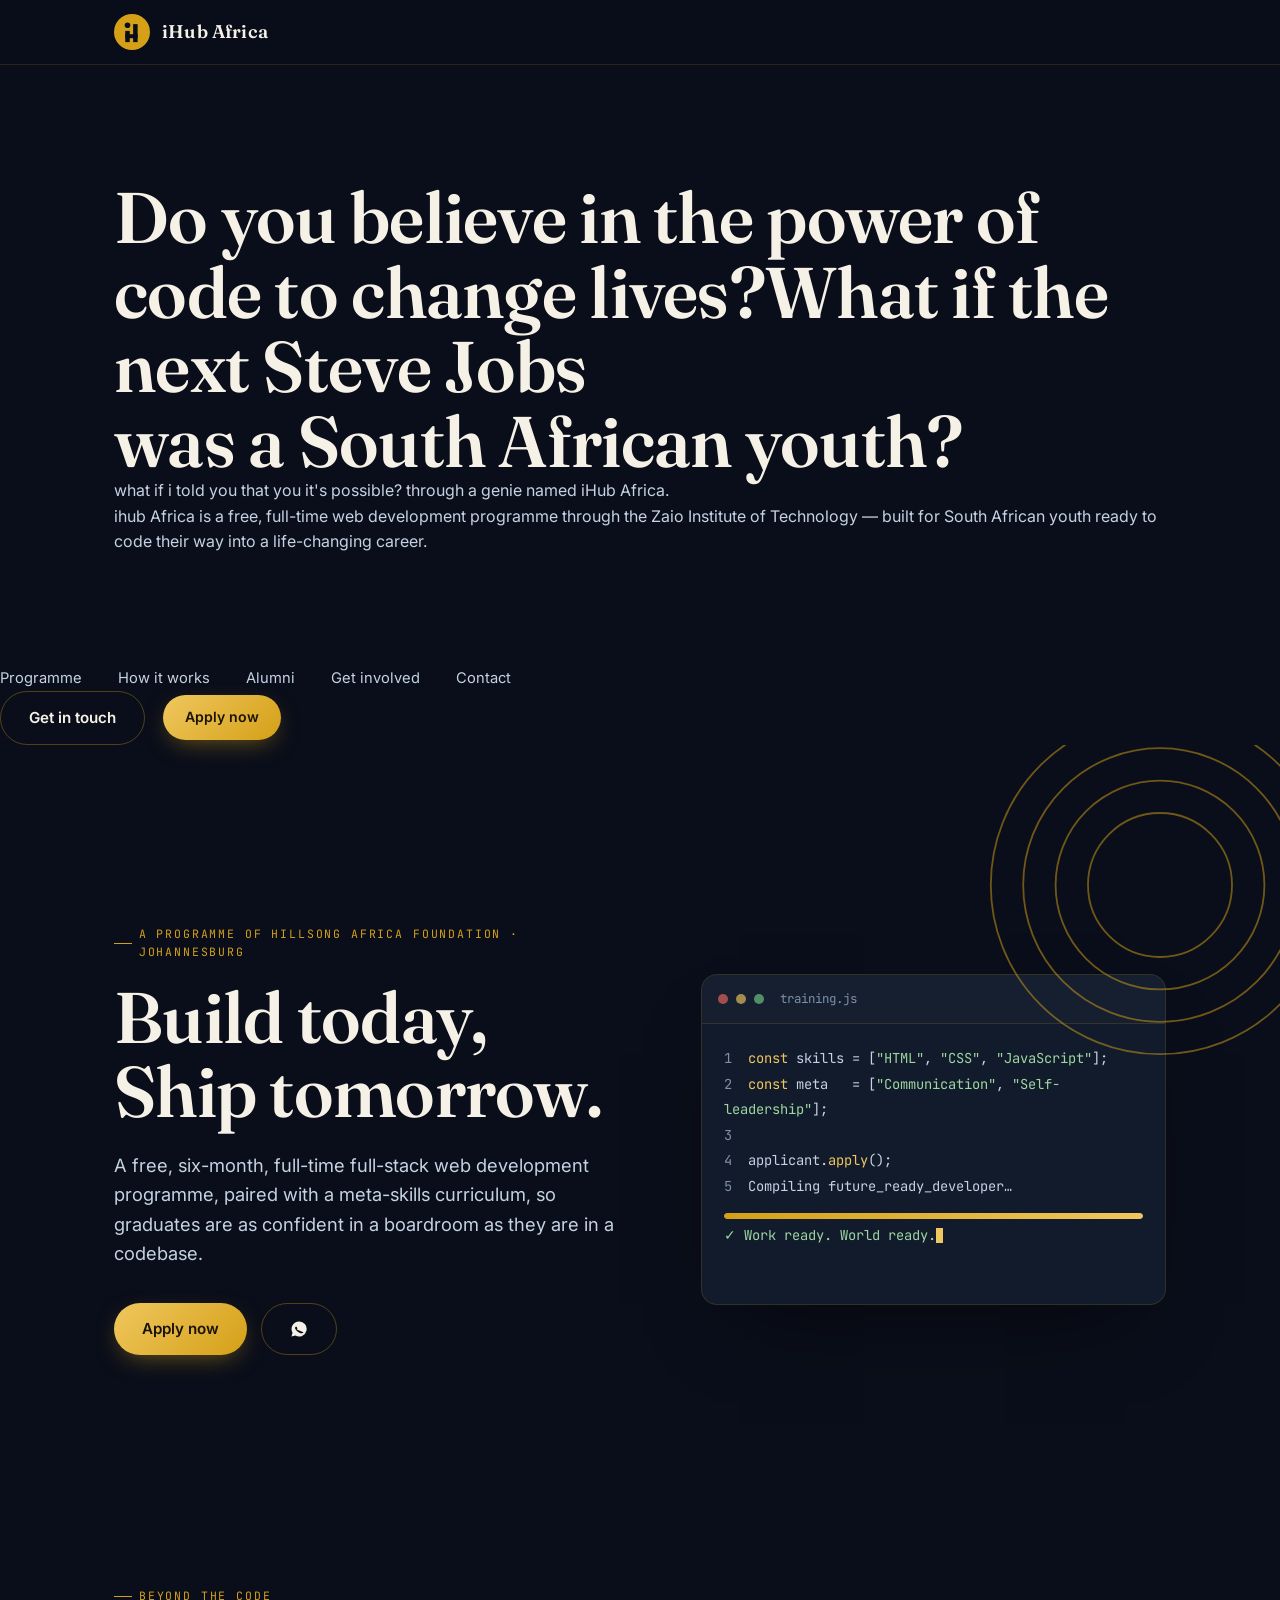
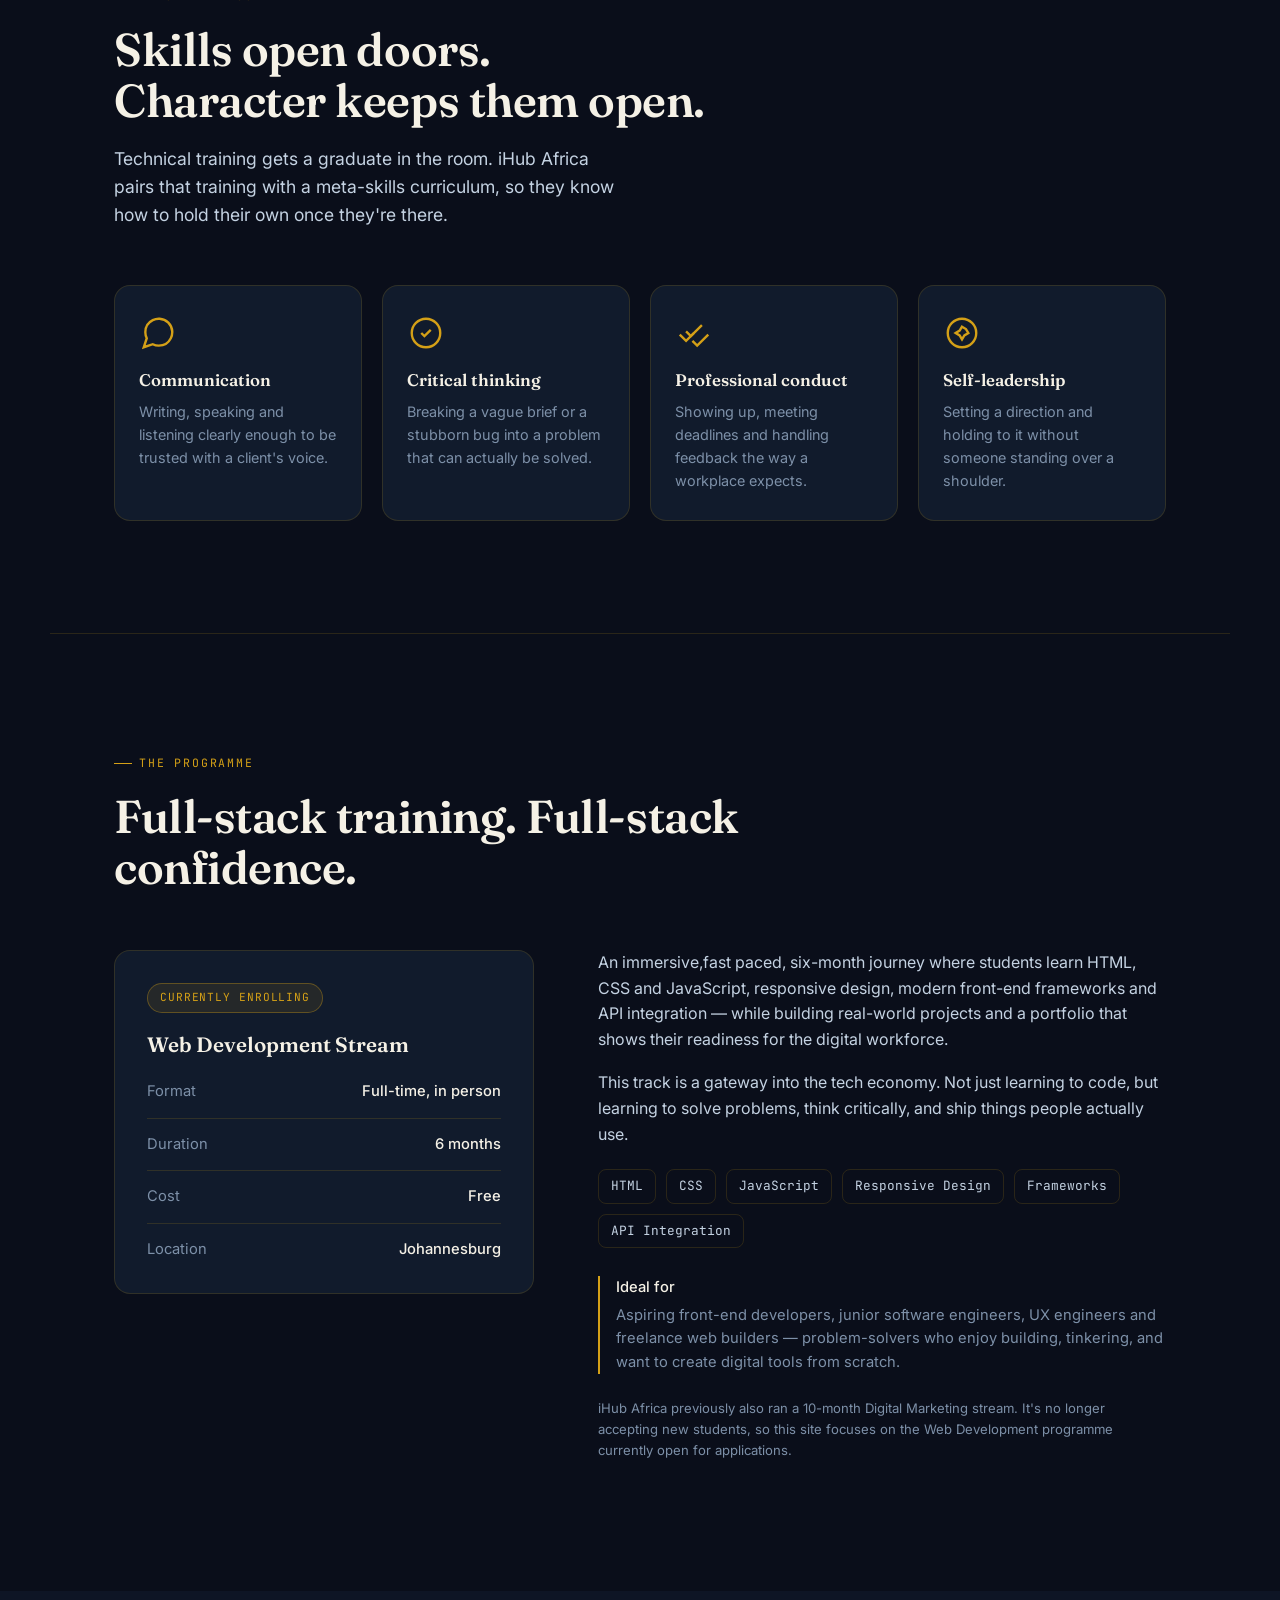
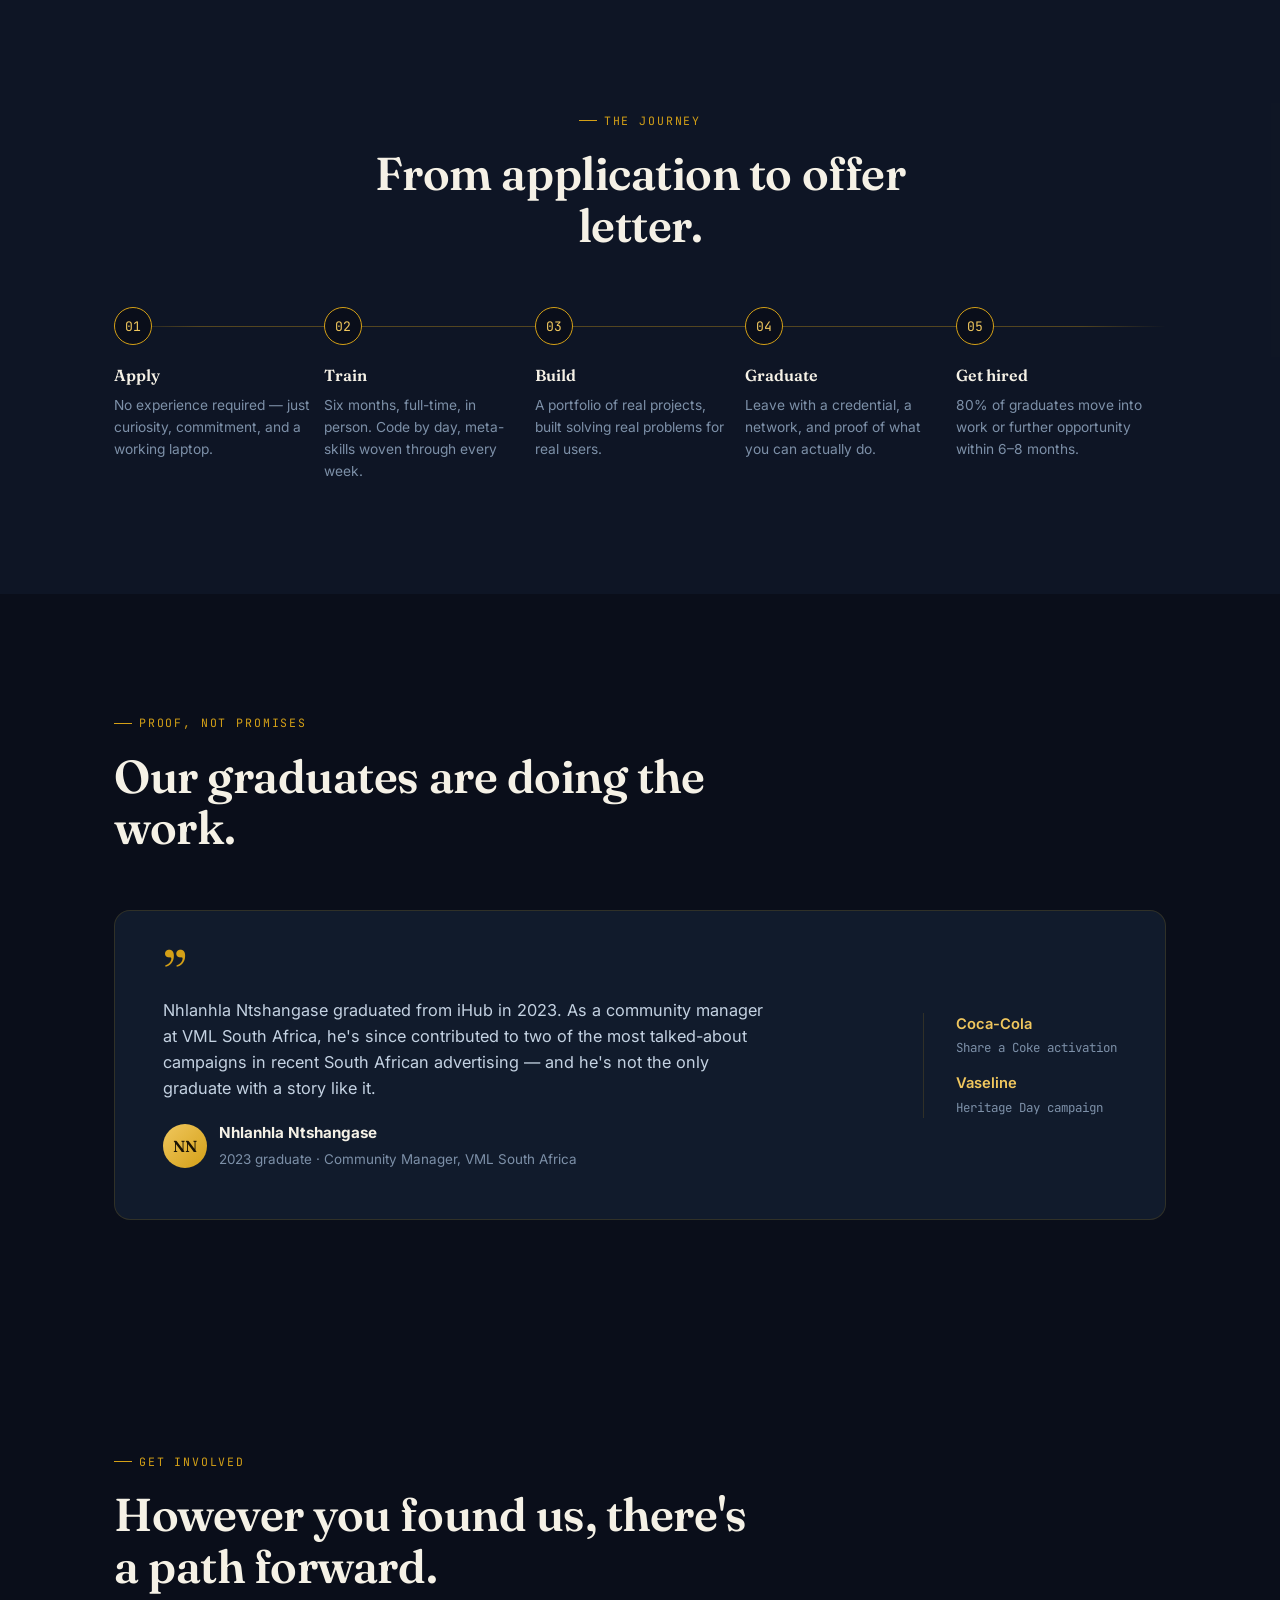
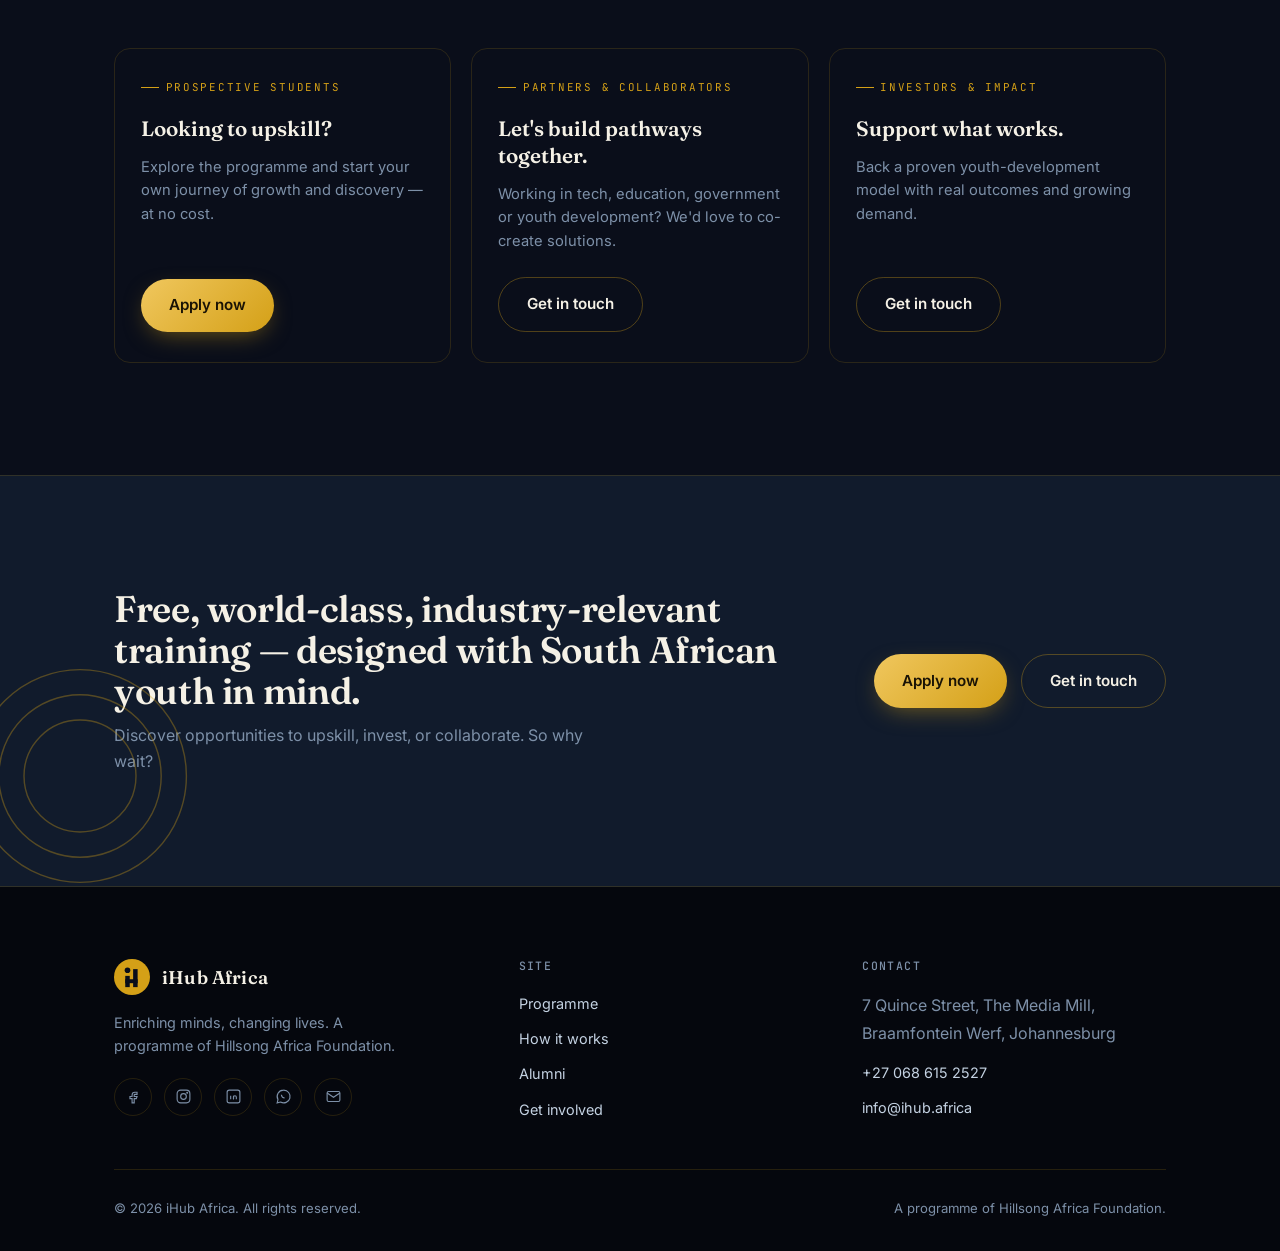
==== index.html @ 0c22a50d "Complete" ====
<!DOCTYPE html>
<html lang="en">
<head>
    <meta charset="UTF-8">
    <meta name="viewport" content="width=device-width, initial-scale=1.0">
    <title>Ihub Africa</title>
</head>
    <link rel="preconnect" href="https://fonts.googleapis.com">
<link rel="preconnect" href="https://fonts.gstatic.com" crossorigin>
<link href="https://fonts.googleapis.com/css2?family=Fraunces:opsz,wght@9..144,500;9..144,600;9..144,700&family=Inter:wght@400;500;600&family=JetBrains+Mono:wght@400;500&display=swap" rel="stylesheet">
<link rel="stylesheet" href="style.css">
</head>

<body>

<!-- ============ HEADER ============ -->
<header class="site-header">
<div class="container nav-row">
<a href="#top" class="brand">
<svg class="brand-mark" viewBox="0 0 64 64" aria-hidden="true">
<circle cx="32" cy="32" r="32" fill="var(--gold)"/>
<circle cx="24" cy="20" r="5" fill="var(--bg)"/>
<rect x="20" y="30" width="8" height="20" fill="var(--bg)"/>
<rect x="20" y="36" width="22" height="7" fill="var(--bg)"/>
<rect x="34" y="18" width="8" height="32" fill="var(--bg)"/>
</svg>
<span class="brand-name">iHub Africa</span>
</a>
</div>
</header>

<section class="hero">
  <div class="container">
    <h1>Do you believe in the power of code to change lives?What if the next Steve Jobs<br>was a South African youth?</h1>
    <p>what if i told you that you it's possible? through a genie named iHub Africa.<br>ihub Africa is a free, full-time web development programme through the Zaio Institute of Technology — built for South African youth ready to code their way into a life-changing career.</p>
  </div>
</section>
    

<!-- CSS-only mobile menu toggle: checkbox + label, no JS required -->
<input type="checkbox" id="navCheck" class="nav-check">

<nav class="nav-links">
<a href="#programme">Programme</a>
<a href="#journey">How it works</a>
<a href="#alumni">Alumni</a>
<a href="#involved">Get involved</a>
<a href="#contact">Contact</a>
</nav>

<div class="nav-cta">
<a href="#contact" class="btn btn-outline">Get in touch</a>
<a href="#apply" class="btn btn-primary">Apply now</a>
<label for="navCheck" class="nav-toggle" aria-label="Toggle menu">
<span></span><span></span><span></span>
</label>
</div>

<main id="top">

<!-- ============ HERO ============ -->
<section class="hero">
<svg class="thread thread-hero" viewBox="0 0 200 200" aria-hidden="true">
<g fill="none" stroke="var(--gold)" stroke-width="1">
<circle cx="100" cy="100" r="40"/><circle cx="100" cy="100" r="58"/><circle cx="100" cy="100" r="76"/><circle cx="100" cy="100" r="94"/>
</g>
</svg>
<div class="container hero-grid">
<div class="hero-copy">
<span class="eyebrow">A programme of Hillsong Africa Foundation · Johannesburg</span>
<h1>Build today,<br>Ship tomorrow.</h1>
<p class="lede">A free, six-month, full-time full-stack web development programme, paired with a meta-skills curriculum, so graduates are as confident in a boardroom as they are in a codebase.</p>
<div class="btn-row">
<a href="#apply" class="btn btn-primary">Apply now</a>
<a href="https://wa.me/27686152527" class="btn btn-outline">
<svg viewBox="0 0 24 24" fill="currentColor" aria-hidden="true"><path d="M12 2a10 10 0 0 0-8.65 15L2 22l5.2-1.36A10 10 0 1 0 12 2zm5.84 14.3c-.25.7-1.44 1.36-1.98 1.43-.5.07-1.14.1-1.84-.12a14.7 14.7 0 0 1-5.16-3.28 9.6 9.6 0 0 1-2-3c-.3-.7-.06-1.5.42-2.02.2-.22.45-.34.7-.34l.5.01c.18 0 .38-.02.55.38.2.5.66 1.7.72 1.83.06.13.1.28.02.45-.08.16-.13.27-.27.42l-.4.45c-.13.13-.27."
</svg>
Chat on WhatsApp
</a>
</div>
</div>

<div class="hero-visual">
<div class="editor">
<div class="editor-bar">
<span class="editor-dot"></span><span class="editor-dot"></span><span class="editor-dot"></span>
<span class="editor-file">training.js</span>
</div>
<div class="editor-body">
<div><span class="ln">1</span>  <span class="fn">const</span> skills = [<span class="str">"HTML"</span>, <span class="str">"CSS"</span>, <span class="str">"JavaScript"</span>];</div>
<div><span class="ln">2</span>  <span class="fn">const</span> meta&nbsp;&nbsp; = [<span class="str">"Communication"</span>, <span class="str">"Self-leadership"</span>];</div>
<div><span class="ln">3</span></div>
<div><span class="ln">4</span>  applicant.<span class="fn">apply</span>();</div>
<div><span class="ln">5</span>  <span class="out">Compiling future_ready_developer&hellip;</span></div>
<div class="editor-bar-fill"><span></span></div>
<div class="ok">&#10003; Work ready. World ready.<span class="cursor" aria-hidden="true"></span></div>
</div>
</div>
</section>

<!-- ============ META SKILLS ============ -->
<section id="skills">
<div class="container">
<div class="section-head">
<span class="eyebrow">Beyond the code</span>
<h2>Skills open doors.<br>Character keeps them open.</h2>
<p class="lede" style="margin-top:18px;">Technical training gets a graduate in the room. iHub Africa pairs that training with a meta-skills curriculum, so they know how to hold their own once they're there.</p>
</div>

<div class="skills-grid">
<div class="skill-card">
<svg class="skill-icon" viewBox="0 0 24 24" fill="none" stroke="currentColor" stroke-width="1.5"><path d="M21 11.5a8.38 8.38 0 0 1-.9 3.8 8.5 8.5 0 0 1-7.6 4.7 8.38 8.38 0 0 1-3.8-.9L3 21l1.9-5.7a8.38 8.38 0 0 1-.9-3.8 8.5 8.5 0 0 1 4.7-7.6 8.38 8.38 0 0 1 3.8-.9h.5a8.48 8.48 0 0 1 8 8v.5z"/></svg>
<h3>Communication</h3>
<p>Writing, speaking and listening clearly enough to be trusted with a client's voice.</p>
</div>
<div class="skill-card">
<svg class="skill-icon" viewBox="0 0 24 24" fill="none" stroke="currentColor" stroke-width="1.5"><circle cx="12" cy="12" r="9"/><path d="M9 12l2 2 4-4"/></svg>
<h3>Critical thinking</h3>
<p>Breaking a vague brief or a stubborn bug into a problem that can actually be solved.</p>
</div>
<div class="skill-card">
<svg class="skill-icon" viewBox="0 0 24 24" fill="none" stroke="currentColor" stroke-width="1.5"><path d="M7 11l3 3 7-7"/><path d="M3 13l4 4 5-5"/><path d="M11 17l3 3 7-7"/></svg>
<h3>Professional conduct</h3>
<p>Showing up, meeting deadlines and handling feedback the way a workplace expects.</p>
</div>
<div class="skill-card">
<svg class="skill-icon" viewBox="0 0 24 24" fill="none" stroke="currentColor" stroke-width="1.5"><circle cx="12" cy="12" r="9"/><path d="M12 8l2.5 1.5L16 12l-2.5 1.5L12 16l-1.5-2.5L8 12l2.5-1.5z"/></svg>
<h3>Self-leadership</h3>
<p>Setting a direction and holding to it without someone standing over a shoulder.</p>
</div>
</div>
</div>
</section>

<hr class="divider-line container">

<!-- ============ PROGRAMME ============ -->
<section id="programme">
<div class="container">
<div class="section-head">
<span class="eyebrow">The programme</span>
<h2>Full-stack training. Full-stack confidence.</h2>
</div>

<div class="programme">
<div class="programme-card">
<span class="tag">Currently enrolling</span>
<h3>Web Development Stream</h3>
<div class="spec-list">
<div class="spec-row"><span>Format</span><span>Full-time, in person</span></div>
<div class="spec-row"><span>Duration</span><span>6 months</span></div>
<div class="spec-row"><span>Cost</span><span>Free</span></div>
<div class="spec-row"><span>Location</span><span>Johannesburg</span></div>
</div>
</div>

<div class="programme-detail">
<p>An immersive,fast paced, six-month journey where students learn HTML, CSS and JavaScript, responsive design, modern front-end frameworks and API integration — while building real-world projects and a portfolio that shows their readiness for the digital workforce.</p>
<p>This track is a gateway into the tech economy. Not just learning to code, but learning to solve problems, think critically, and ship things people actually use.</p>

<div class="stack-tags">
<span class="stack-tag">HTML</span>
<span class="stack-tag">CSS</span>
<span class="stack-tag">JavaScript</span>
<span class="stack-tag">Responsive Design</span>
<span class="stack-tag">Frameworks</span>
<span class="stack-tag">API Integration</span>
</div>

<div class="ideal-for">
<strong>Ideal for</strong>
Aspiring front-end developers, junior software engineers, UX engineers and freelance web builders — problem-solvers who enjoy building, tinkering, and want to create digital tools from scratch.
</div>

<p class="footnote">iHub Africa previously also ran a 10-month Digital Marketing stream. It's no longer accepting new students, so this site focuses on the Web Development programme currently open for applications.</p>
</div>
</div>
</div>
</section>

<!-- ============ JOURNEY / TIMELINE ============ -->
<section id="journey" style="background:var(--panel-soft);">
<div class="container">
<div class="section-head center" style="margin-left:auto;margin-right:auto;">
<span class="eyebrow">The journey</span>
<h2>From application to offer letter.</h2>
</div>

<div class="timeline">
<div class="t-step">
<div class="t-num">01</div>
<h3>Apply</h3>
<p>No experience required — just curiosity, commitment, and a working laptop.</p>
</div>
<div class="t-step">
<div class="t-num">02</div>
<h3>Train</h3>
<p>Six months, full-time, in person. Code by day, meta-skills woven through every week.</p>
</div>
<div class="t-step">
<div class="t-num">03</div>
<h3>Build</h3>
<p>A portfolio of real projects, built solving real problems for real users.</p>
</div>
<div class="t-step">
<div class="t-num">04</div>
<h3>Graduate</h3>
<p>Leave with a credential, a network, and proof of what you can actually do.</p>
</div>
<div class="t-step">
<div class="t-num">05</div>
<h3>Get hired</h3>
<p>80% of graduates move into work or further opportunity within 6–8 months.</p>
</div>
</div>
</div>
</section>

<!-- ============ ALUMNI ============ -->
<section id="alumni">
<div class="container">
<div class="section-head">
<span class="eyebrow">Proof, not promises</span>
<h2>Our graduates are doing the work.</h2>
</div>

<div class="alumni-card">
<div>
<span class="alumni-quote-mark">”</span>
<p>Nhlanhla Ntshangase graduated from iHub in 2023. As a community manager at VML South Africa, he's since contributed to two of the most talked-about campaigns in recent South African advertising — and he's not the only graduate with a story like it.</p>
<div class="alumni-byline">
<div class="alumni-avatar">NN</div>
<div>
<strong>Nhlanhla Ntshangase</strong>
<span>2023 graduate · Community Manager, VML South Africa</span>
</div>
</div>
</div>
<div class="alumni-campaigns">
<div class="camp"><strong>Coca-Cola</strong>Share a Coke activation</div>
<div class="camp"><strong>Vaseline</strong>Heritage Day campaign</div>
</div>
</div>
</section>

<!-- ============ GET INVOLVED ============ -->
<section id="involved">
<div class="container">
<div class="section-head">
<span class="eyebrow">Get involved</span>
<h2>However you found us, there's a path forward.</h2>
</div>

<div class="paths-grid">
<div class="path-card">
<span class="eyebrow">Prospective students</span>
<h3>Looking to upskill?</h3>
<p>Explore the programme and start your own journey of growth and discovery — at no cost.</p>
<a href="#apply" class="btn btn-primary">Apply now</a>
</div>
<div class="path-card">
<span class="eyebrow">Partners &amp; collaborators</span>
<h3>Let's build pathways together.</h3>
<p>Working in tech, education, government or youth development? We'd love to co-create solutions.</p>
<a href="#contact" class="btn btn-outline">Get in touch</a>
</div>
<div class="path-card">
<span class="eyebrow">Investors &amp; impact</span>
<h3>Support what works.</h3>
<p>Back a proven youth-development model with real outcomes and growing demand.</p>
<a href="#contact" class="btn btn-outline">Get in touch</a>
</div>
</div>
</div>
</section>
<!-- ============ FINAL CTA ============ -->
<section class="cta-band" id="apply">
<svg class="thread thread-cta" viewBox="0 0 200 200" aria-hidden="true">
<g fill="none" stroke="var(--gold)" stroke-width="1">
<circle cx="100" cy="100" r="40"/><circle cx="100" cy="100" r="58"/><circle cx="100" cy="100" r="76"/>
</g>
</svg>
<div class="container">
<div>
<h2>Free, world-class, industry-relevant training — designed with South African youth in mind.</h2>
<p>Discover opportunities to upskill, invest, or collaborate. So why wait?</p>
</div>
<div class="btn-row">
<a href="#contact" class="btn btn-primary">Apply now</a>
<a href="#contact" class="btn btn-outline">Get in touch</a>
</div>
</div>
</section>

</main>

<!-- ============ FOOTER ============ -->
<footer class="site-footer" id="contact">
<div class="container">
<div class="footer-top">
<div class="footer-brand">
<a href="#top" class="brand">
<svg class="brand-mark" viewBox="0 0 64 64" aria-hidden="true">
<circle cx="32" cy="32" r="32" fill="var(--gold)"/>
<circle cx="24" cy="20" r="5" fill="var(--bg)"/>
<rect x="20" y="30" width="8" height="20" fill="var(--bg)"/>
<rect x="20" y="36" width="22" height="7" fill="var(--bg)"/>
<rect x="34" y="18" width="8" height="32" fill="var(--bg)"/>
</svg>
<span class="brand-name">iHub Africa</span>
</a>
<p>Enriching minds, changing lives. A programme of Hillsong Africa Foundation.</p>
<div class="social-row">
<a class="social-link" href="#" aria-label="Facebook"><svg viewBox="0 0 24 24" fill="none" stroke="currentColor" stroke-width="1.6"><path d="M14 9h3V6h-3a4 4 0 0 0-4 4v2H7v3h3v6h3v-6h3l1-3h-4v-2a1 1 0 0 1 1-1z"/></svg></a>
<a class="social-link" href="#" aria-label="Instagram"><svg viewBox="0 0 24 24" fill="none" stroke="currentColor" stroke-width="1.6"><rect x="3" y="3" width="18" height="18" rx="5"/><circle cx="12" cy="12" r="4"/><circle cx="17.2" cy="6.8" r="0.6" fill="currentColor"/></svg></a>
<a class="social-link" href="#" aria-label="LinkedIn"><svg viewBox="0 0 24 24" fill="none" stroke="currentColor" stroke-width="1.6"><rect x="3" y="3" width="18" height="18" rx="3"/><line x1="8" y1="11" x2="8" y2="16"/><line x1="8" y1="8" x2="8" y2="8"/><path d="M12 16v-3a2 2 0 0 1 4 0v3"/><line x1="12" y1="11" x2="12" y2="16"/></svg></a>
<a class="social-link" href="https://wa.me/27686152527" aria-label="WhatsApp"><svg viewBox="0 0 24 24" fill="none" stroke="currentColor" stroke-width="1.6"><path d="M12 3a9 9 0 0 0-7.8 13.4L3 21l4.8-1.2A9 9 0 1 0 12 3z"/><path d="M9 9.5c.3 2.6 2 4.4 4.6 4.7"/></svg></a>
<a class="social-link" href="mailto:info@ihub.africa" aria-label="Email"><svg viewBox="0 0 24 24" fill="none" stroke="currentColor" stroke-width="1.6"><rect x="3" y="5" width="18" height="14" rx="2"/><path d="M3 7l9 6 9-6"/></svg></a>
</div>
</div>

<div class="footer-col">
<h3>Site</h3>
<ul>
    <li><a href="#programme">Programme</a></li>
<li><a href="#journey">How it works</a></li>
<li><a href="#alumni">Alumni</a></li>
<li><a href="#involved">Get involved</a></li>
</ul>
</div>

<div class="footer-col">
<h3>Contact</h3>
<address>
7 Quince Street, The Media Mill,<br>
Braamfontein Werf, Johannesburg
</address>
<ul style="margin-top:14px;">
<li><a href="tel:+27686152527">+27 068 615 2527</a></li>
<li><a href="mailto:info@ihub.africa">info@ihub.africa</a></li>
</ul>
</div>
</div>

<div class="footer-bottom">
<span>© 2026 iHub Africa. All rights reserved.</span>
<span>A programme of Hillsong Africa Foundation.</span>
</div>
</div>
</footer>
    
</body>
</html>
---- style.css ----
/* ==========================================================================
   iHub Africa — Stylesheet
   Design tokens: deep navy + warm gold, serif display / sans body / mono utility
   ========================================================================== */

:root {
  /* Color */
  --bg:           #0a0e1a;
  --panel:        #111b2c;
  --panel-soft:   #16223666;
  --line:         rgba(212, 160, 23, 0.16);
  --line-strong:  rgba(212, 160, 23, 0.35);
  --gold:         #d4a017;
  --gold-light:   #f0c75e;
  --cream:        #f5f1e6;
  --text:         #c4d2e2;
  --text-dim:     #7d90a8;
  --footer-bg:    #05070d;

  /* Type */
  --font-display: "Fraunces", "Iowan Old Style", serif;
  --font-body:    "Inter", -apple-system, BlinkMacSystemFont, sans-serif;
  --font-mono:    "JetBrains Mono", "SFMono-Regular", monospace;

  /* Layout */
  --max-w: 1180px;
  --pad: clamp(20px, 5vw, 64px);
  --section-pad: clamp(64px, 9vw, 112px);
  --radius: 16px;
  --radius-sm: 10px;
}

/* ---------- Reset ---------- */
* { box-sizing: border-box; }
html { scroll-behavior: smooth; }
body, h1, h2, h3, p, ul, figure { margin: 0; }
ul { padding: 0; list-style: none; }
img, svg { display: block; max-width: 100%; }
a { color: inherit; text-decoration: none; }
button { font: inherit; cursor: pointer; }

@media (prefers-reduced-motion: reduce) {
  html { scroll-behavior: auto; }
  *, *::before, *::after {
    animation-duration: 0.001ms !important;
    transition-duration: 0.001ms !important;
  }
}

body {
  background: var(--bg);
  color: var(--text);
  font-family: var(--font-body);
  font-size: 16px;
  line-height: 1.6;
  -webkit-font-smoothing: antialiased;
}

.container {
  max-width: var(--max-w);
  margin: 0 auto;
  padding-left: var(--pad);
  padding-right: var(--pad);
}

section { padding: var(--section-pad) 0; position: relative; }

/* ---------- Type helpers ---------- */
.eyebrow {
  font-family: var(--font-mono);
  font-size: 0.72rem;
  letter-spacing: 0.16em;
  text-transform: uppercase;
  color: var(--gold);
  display: inline-flex;
  align-items: center;
  gap: 0.6em;
  margin-bottom: 18px;
}
.eyebrow::before {
  content: "";
  width: 18px;
  height: 1px;
  background: var(--gold);
}

h1, h2, h3 { font-family: var(--font-display); color: var(--cream); font-weight: 600; }

h1 {
  font-size: clamp(2.6rem, 5.6vw, 4.6rem);
  line-height: 1.04;
  letter-spacing: -0.01em;
}
h2 {
  font-size: clamp(2rem, 3.6vw, 3rem);
  line-height: 1.12;
  letter-spacing: -0.01em;
}
h3 {
  font-size: 1.3rem;
  line-height: 1.3;
}

.lede {
  font-size: 1.1rem;
  color: var(--text);
  max-width: 46ch;
}
.section-head {
  max-width: 640px;
  margin-bottom: 56px;
}
.section-head.center { margin-left: auto; margin-right: auto; text-align: center; }

/* ---------- Buttons ---------- */
.btn-row { display: flex; gap: 14px; flex-wrap: wrap; }

.btn {
  display: inline-flex;
  align-items: center;
  gap: 10px;
  padding: 14px 28px;
  border-radius: 999px;
  font-weight: 600;
  font-size: 0.95rem;
  white-space: nowrap;
  transition: transform 0.2s ease, box-shadow 0.2s ease, background 0.2s ease;
}
.btn:hover { transform: translateY(-2px); }
.btn:focus-visible { outline: 2px solid var(--gold-light); outline-offset: 3px; }

.btn-primary {
  background: linear-gradient(135deg, var(--gold-light), var(--gold));
  color: #1a1305;
  box-shadow: 0 8px 24px -8px rgba(212, 160, 23, 0.55);
}
.btn-primary:hover { box-shadow: 0 12px 28px -8px rgba(212, 160, 23, 0.7); }

.btn-outline {
  background: transparent;
  border: 1px solid var(--line-strong);
  color: var(--cream);
}
.btn-outline:hover { border-color: var(--gold); background: rgba(212, 160, 23, 0.08); }

.btn svg { width: 18px; height: 18px; flex: none; }

/* ==========================================================================
   Header / Nav
   ========================================================================== */
.site-header {
  position: fixed;
  top: 0; left: 0; right: 0;
  z-index: 100;
  padding: 14px 0;
  background: rgba(10, 14, 26, 0.85);
  backdrop-filter: blur(10px);
  border-bottom: 1px solid var(--line);
}

.nav-row {
  display: flex;
  align-items: center;
  justify-content: space-between;
  gap: 24px;
}

.brand { display: flex; align-items: center; gap: 12px; }
.brand-mark { width: 36px; height: 36px; flex: none; }
.brand-name {
  font-family: var(--font-display);
  font-size: 1.15rem;
  color: var(--cream);
  font-weight: 600;
  letter-spacing: 0.01em;
}

.nav-links {
  display: flex;
  align-items: center;
  gap: 36px;
  font-size: 0.92rem;
  color: var(--text);
}
.nav-links a { transition: color 0.2s ease; position: relative; }
.nav-links a:hover { color: var(--cream); }
.nav-links a::after {
  content: "";
  position: absolute;
  left: 0; bottom: -6px;
  width: 0; height: 1px;
  background: var(--gold);
  transition: width 0.25s ease;
}
.nav-links a:hover::after { width: 100%; }

.nav-cta { display: flex; align-items: center; gap: 18px; }
.nav-cta .btn-primary { padding: 11px 22px; font-size: 0.88rem; }

.nav-toggle {
  display: none;
  flex-direction: column;
  gap: 5px;
  background: none;
  border: none;
  padding: 6px;
  cursor: pointer;
}
.nav-toggle span {
  width: 22px; height: 2px;
  background: var(--cream);
  border-radius: 2px;
  transition: transform 0.25s ease, opacity 0.25s ease;
}

/* Hidden checkbox driving the mobile menu — no JS required */
.nav-check {
  position: absolute;
  opacity: 0;
  width: 1px;
  height: 1px;
  pointer-events: none;
}

@media (max-width: 880px) {
  .nav-links { 
    position: fixed;
    top: 64px; left: 0; right: 0;
    flex-direction: column;
    align-items: flex-start;
    gap: 22px;
    background: var(--panel);
    padding: 28px var(--pad) 32px;
    border-bottom: 1px solid var(--line);
    transform: translateY(-110%);
    opacity: 0;
    transition: transform 0.3s ease, opacity 0.3s ease;
    pointer-events: none;
  }
  .nav-check:checked ~ .nav-links { transform: translateY(0); opacity: 1; pointer-events: auto; }
  .nav-toggle { display: flex; }
  .nav-cta .btn-outline { display: none; }

  /* hamburger -> close icon when menu is open */
  .nav-check:checked ~ .nav-cta .nav-toggle span:nth-child(1) { transform: translateY(7px) rotate(45deg); }
  .nav-check:checked ~ .nav-cta .nav-toggle span:nth-child(2) { opacity: 0; }
  .nav-check:checked ~ .nav-cta .nav-toggle span:nth-child(3) { transform: translateY(-7px) rotate(-45deg); }
}

/* ==========================================================================
   Hero
   ========================================================================== */
.hero {
  padding-top: clamp(140px, 20vw, 180px);
  padding-bottom: var(--section-pad);
  overflow: hidden;
}
.section-class.hero {
     margin-bottom: 0; 
    display: grid;
align-items: center;}


.hero-grid {
  display: grid;
  grid-template-columns: 1.05fr 0.95fr;
  gap: clamp(32px, 6vw, 72px);
  align-items: center;
}

.hero-copy .lede { margin: 22px 0 34px; font-size: 1.15rem; }

.hero-stats {
  display: flex;
  gap: clamp(20px, 4vw, 40px);
  margin-top: 52px;
  flex-wrap: wrap;
}
.stat .stat-num {
  font-family: var(--font-mono);
  font-size: 1.9rem;
  color: var(--gold-light);
  font-weight: 600;
  line-height: 1;
}
.stat .stat-label {
  font-size: 0.82rem;
  color: var(--text-dim);
  margin-top: 6px;
  max-width: 14ch;
}

/* --- code editor signature element --- */
.editor {
  background: var(--panel);
  border: 1px solid var(--line);
  border-radius: var(--radius);
  overflow: hidden;
  box-shadow: 0 40px 80px -40px rgba(0,0,0,0.6);
}
.editor-bar {
  display: flex;
  align-items: center;
  gap: 8px;
  padding: 14px 16px;
  background: rgba(255,255,255,0.02);
  border-bottom: 1px solid var(--line);
}
.editor-dot { width: 10px; height: 10px; border-radius: 50%; background: var(--text-dim); opacity: 0.5; }
.editor-dot:nth-child(1) { background: #e0625c; opacity: 0.7; }
.editor-dot:nth-child(2) { background: #e0b95c; opacity: 0.7; }
.editor-dot:nth-child(3) { background: #6dbf7e; opacity: 0.7; }
.editor-file {
  margin-left: 8px;
  font-family: var(--font-mono);
  font-size: 0.78rem;
  color: var(--text-dim);
}
.editor-body {
  padding: 22px 22px 28px;
  font-family: var(--font-mono);
  font-size: 0.86rem;
  line-height: 1.85;
  min-height: 280px;
}
.editor-body .ln { color: var(--text-dim); }
.editor-body .fn { color: var(--gold-light); }
.editor-body .str { color: #9fd6a0; }
.editor-body .out { color: var(--text); }
.editor-body .ok { color: #9fd6a0; }
.editor-body .cursor {
  display: inline-block;
  width: 7px; height: 1.1em;
  background: var(--gold-light);
  vertical-align: -0.2em;
  animation: blink 1s steps(1) infinite;
}
@keyframes blink { 50% { opacity: 0; } }

.editor-bar-fill {
  width: 100%;
  height: 6px;
  background: rgba(255,255,255,0.06);
  border-radius: 4px;
  overflow: hidden;
  margin: 14px 0 4px;
}
.editor-bar-fill > span {
  display: block;
  height: 100%;
  width: 0%;
  background: linear-gradient(90deg, var(--gold), var(--gold-light));
  border-radius: 4px;
  animation: fillBar 1.8s ease-out 0.4s forwards;
}
@keyframes fillBar {
  to { width: 100%; }
}

/* ==========================================================================
   Generic section bits
   ========================================================================== */
.divider-line {
  border: none;
  border-top: 1px solid var(--line);
}

/* --- meta skills grid --- */
.skills-grid {
  display: grid;
  grid-template-columns: repeat(4, 1fr);
  gap: 20px;
}
.skill-card {
  background: var(--panel);
  border: 1px solid var(--line);
  border-radius: var(--radius);
  padding: 28px 24px;
  transition: border-color 0.25s ease, transform 0.25s ease;
}
.skill-card:hover { border-color: var(--line-strong); transform: translateY(-4px); }
.skill-icon {
  width: 38px; height: 38px;
  color: var(--gold);
  margin-bottom: 18px;
}
.skill-card h3 { font-size: 1.05rem; margin-bottom: 8px; }
.skill-card p { font-size: 0.9rem; color: var(--text-dim); }

@media (max-width: 980px) {
  .skills-grid { grid-template-columns: repeat(2, 1fr); }
}
@media (max-width: 560px) {
  .skills-grid { grid-template-columns: 1fr; }
}

/* --- programme section --- */
.programme {
  display: grid;
  grid-template-columns: 0.85fr 1.15fr;
  gap: clamp(28px, 5vw, 64px);
  align-items: start;
}
.programme-card {
  background: var(--panel);
  border: 1px solid var(--line);
  border-radius: var(--radius);
  padding: 32px;
}
.programme-card .tag {
  display: inline-block;
  font-family: var(--font-mono);
  font-size: 0.7rem;
  letter-spacing: 0.08em;
  text-transform: uppercase;
  color: var(--gold);
  background: rgba(212,160,23,0.1);
  border: 1px solid var(--line-strong);
  border-radius: 999px;
  padding: 5px 12px;
  margin-bottom: 18px;
}
.spec-list { display: flex; flex-direction: column; gap: 14px; margin-top: 22px; }
.spec-row { display: flex; justify-content: space-between; font-size: 0.92rem; border-top: 1px solid var(--line); padding-top: 14px; }
.spec-row:first-child { border-top: none; padding-top: 0; }
.spec-row span:first-child { color: var(--text-dim); }
.spec-row span:last-child { color: var(--cream); font-weight: 500; text-align: right; }

.programme-detail p { margin-bottom: 18px; }
.programme-detail .stack-tags { display: flex; gap: 10px; flex-wrap: wrap; margin: 22px 0 28px; }
.stack-tag {
  font-family: var(--font-mono);
  font-size: 0.8rem;
  color: var(--text);
  border: 1px solid var(--line);
  border-radius: 8px;
  padding: 6px 12px;
}
.ideal-for { font-size: 0.92rem; color: var(--text-dim); border-left: 2px solid var(--gold); padding-left: 16px; }
.ideal-for strong { color: var(--cream); display: block; margin-bottom: 4px; font-weight: 500; }
.footnote { font-size: 0.82rem; color: var(--text-dim); margin-top: 24px; }

@media (max-width: 900px) {
  .programme { grid-template-columns: 1fr; }
}

/* --- journey timeline --- */
.timeline {
  display: grid;
  grid-template-columns: repeat(5, 1fr);
  gap: 0;
  position: relative;
  margin-top: 24px;
}
.timeline::before {
  content: "";
  position: absolute;
  top: 19px; left: 0; right: 0;
  height: 1px;
  background: linear-gradient(90deg, transparent, var(--line-strong) 8%, var(--line-strong) 92%, transparent);
  z-index: 0;
}
.t-step { position: relative; padding: 0 14px 0 0; z-index: 1; }
.t-num {
  width: 38px; height: 38px;
  border-radius: 50%;
  background: var(--bg);
  border: 1px solid var(--gold);
  color: var(--gold-light);
  font-family: var(--font-mono);
  font-size: 0.82rem;
  display: flex; align-items: center; justify-content: center;
  margin-bottom: 20px;
}
.t-step h3 { font-size: 1rem; margin-bottom: 8px; }
.t-step p { font-size: 0.86rem; color: var(--text-dim); }

@media (max-width: 980px) {
  .timeline { grid-template-columns: 1fr; gap: 32px; }
  .timeline::before { top: 0; bottom: 0; left: 19px; right: auto; width: 1px; height: auto; background: linear-gradient(180deg, transparent, var(--line-strong) 8%, var(--line-strong) 92%, transparent); }
  .t-step { padding-left: 58px; }
  .t-num { position: absolute; left: 0; top: -2px; margin-bottom: 0; }
}

/* --- alumni --- */
.alumni-card {
  background: var(--panel);
  border: 1px solid var(--line);
  border-radius: var(--radius);
  padding: clamp(28px, 4vw, 48px);
  display: grid;
  grid-template-columns: 1fr auto;
  gap: 40px;
  align-items: center;
}
.alumni-quote-mark {
  font-family: var(--font-display);
  font-size: 4rem;
  color: var(--gold);
  line-height: 0.5;
  display: block;
  margin-bottom: 6px;
}
.alumni-card p { font-size: 1.02rem; color: var(--text); max-width: 60ch; }
.alumni-byline { margin-top: 20px; display: flex; align-items: center; gap: 12px; }
.alumni-avatar {
  width: 44px; height: 44px;
  border-radius: 50%;
  background: linear-gradient(135deg, var(--gold-light), var(--gold));
  color: #1a1305;
  display: flex; align-items: center; justify-content: center;
  font-family: var(--font-display);
  font-weight: 600;
  flex: none;
}
.alumni-byline strong { color: var(--cream); display: block; font-size: 0.95rem; }
.alumni-byline span { color: var(--text-dim); font-size: 0.84rem; }
.alumni-campaigns {
  display: flex;
  flex-direction: column;
  gap: 14px;
  border-left: 1px solid var(--line);
  padding-left: 32px;
  min-width: 180px;
}
.alumni-campaigns .camp { font-family: var(--font-mono); font-size: 0.78rem; color: var(--text-dim); }
.alumni-campaigns .camp strong { color: var(--gold-light); display: block; font-family: var(--font-body); font-size: 0.92rem; font-weight: 600; margin-bottom: 2px; }

@media (max-width: 760px) {
  .alumni-card { grid-template-columns: 1fr; }
  .alumni-campaigns { border-left: none; border-top: 1px solid var(--line); padding-left: 0; padding-top: 24px; flex-direction: row; flex-wrap: wrap; gap: 24px; }
}

/* --- paths / get involved --- */
.paths-grid {
  display: grid;
  grid-template-columns: repeat(3, 1fr);
  gap: 20px;
}
.path-card {
  border: 1px solid var(--line);
  border-radius: var(--radius);
  padding: 30px 26px;
  display: flex;
  flex-direction: column;
  height: 100%;
}
.path-card .eyebrow { font-size: 0.68rem; }
.path-card p { color: var(--text-dim); font-size: 0.92rem; margin: 14px 0 24px; flex: 1; }
.path-card .btn { align-self: flex-start; }

@media (max-width: 900px) { .paths-grid { grid-template-columns: 1fr; } }


/* --- final CTA band --- */
.cta-band {
  background: var(--panel);
  border-top: 1px solid var(--line);
  border-bottom: 1px solid var(--line);
}
.cta-band .container { display: grid; grid-template-columns: 1.3fr auto; align-items: center; gap: 32px; }
.cta-band h2 { font-size: clamp(1.7rem, 3vw, 2.3rem); }
.cta-band p { color: var(--text-dim); margin-top: 12px; max-width: 50ch; }

@media (max-width: 820px) {
  .cta-band .container { grid-template-columns: 1fr; text-align: left; }
}

/* ==========================================================================
   Footer
   ========================================================================== */
.site-footer {
  background: var(--footer-bg);
  padding: 72px 0 32px;
}
.footer-top {
  display: grid;
  grid-template-columns: 1.2fr 1fr 1fr;
  gap: 40px;
  padding-bottom: 48px;
  border-bottom: 1px solid var(--line);
}
.footer-brand .brand { margin-bottom: 16px; }
.footer-brand p { color: var(--text-dim); font-size: 0.9rem; max-width: 32ch; }
.footer-col h3 {
  font-family: var(--font-mono);
  font-size: 0.72rem;
  letter-spacing: 0.12em;
  text-transform: uppercase;
  color: var(--text-dim);
  font-weight: 500;
  margin-bottom: 18px;
}
.footer-col ul { display: flex; flex-direction: column; gap: 12px; font-size: 0.9rem; }
.footer-col a:hover { color: var(--gold-light); }
.footer-col address { font-style: normal; color: var(--text-dim); line-height: 1.7; }

.social-row { display: flex; gap: 12px; margin-top: 20px; }
.social-link {
  width: 38px; height: 38px;
  border-radius: 50%;
  border: 1px solid var(--line);
  display: flex; align-items: center; justify-content: center;
  color: var(--text-dim);
  transition: border-color 0.2s ease, color 0.2s ease;
}
.social-link:hover { border-color: var(--gold); color: var(--gold-light); }
.social-link svg { width: 17px; height: 17px; }

.footer-bottom {
  display: flex;
  justify-content: space-between;
  align-items: center;
  flex-wrap: wrap;
  gap: 12px;
  padding-top: 28px;
  font-size: 0.82rem;
  color: var(--text-dim);
}

/* ==========================================================================
   Scroll reveal
   ========================================================================== */
/* ==========================================================================
   Scroll reveal — hooks kept in markup for a future JS pass.
   Without JS, .reveal elements are simply visible.
   ========================================================================== */
.reveal {
  opacity: 1;
  transform: none;
}
.reveal.is-visible {
  opacity: 1;
  transform: none;
}

/* ==========================================================================
   Decorative gold thread (brand motif)
   ========================================================================== */
.thread {
  position: absolute;
  pointer-events: none;
  opacity: 0.5;
  z-index: 0;
}
.thread-hero { top: -40px; right: -60px; width: 360px; height: 360px; }
.thread-cta { bottom: -30px; left: -60px; width: 280px; height: 280px; opacity: 0.35; }

/* ==========================================================================
   Responsive section spacing tweaks
   ========================================================================== */
@media (max-width: 980px) {
  .hero-grid { grid-template-columns: 1fr; }
  .hero-stats { gap: 28px; }
}
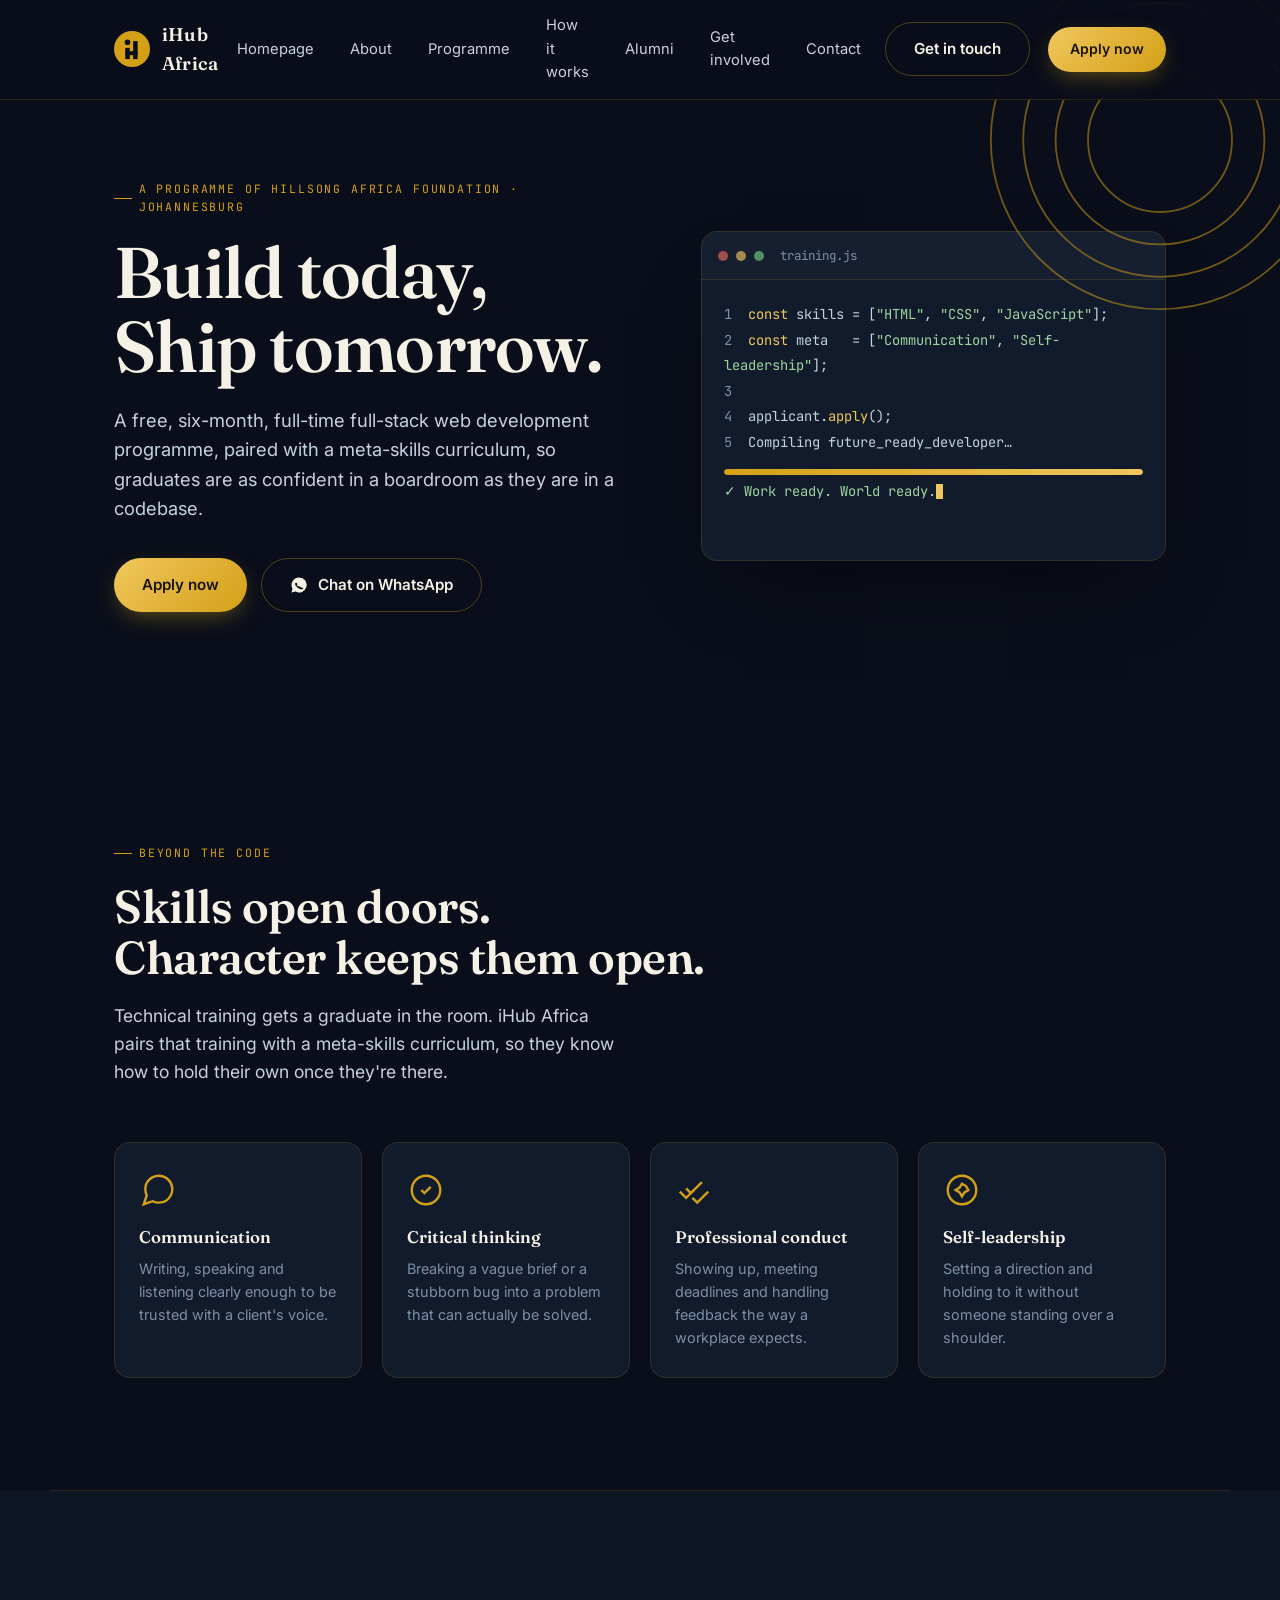
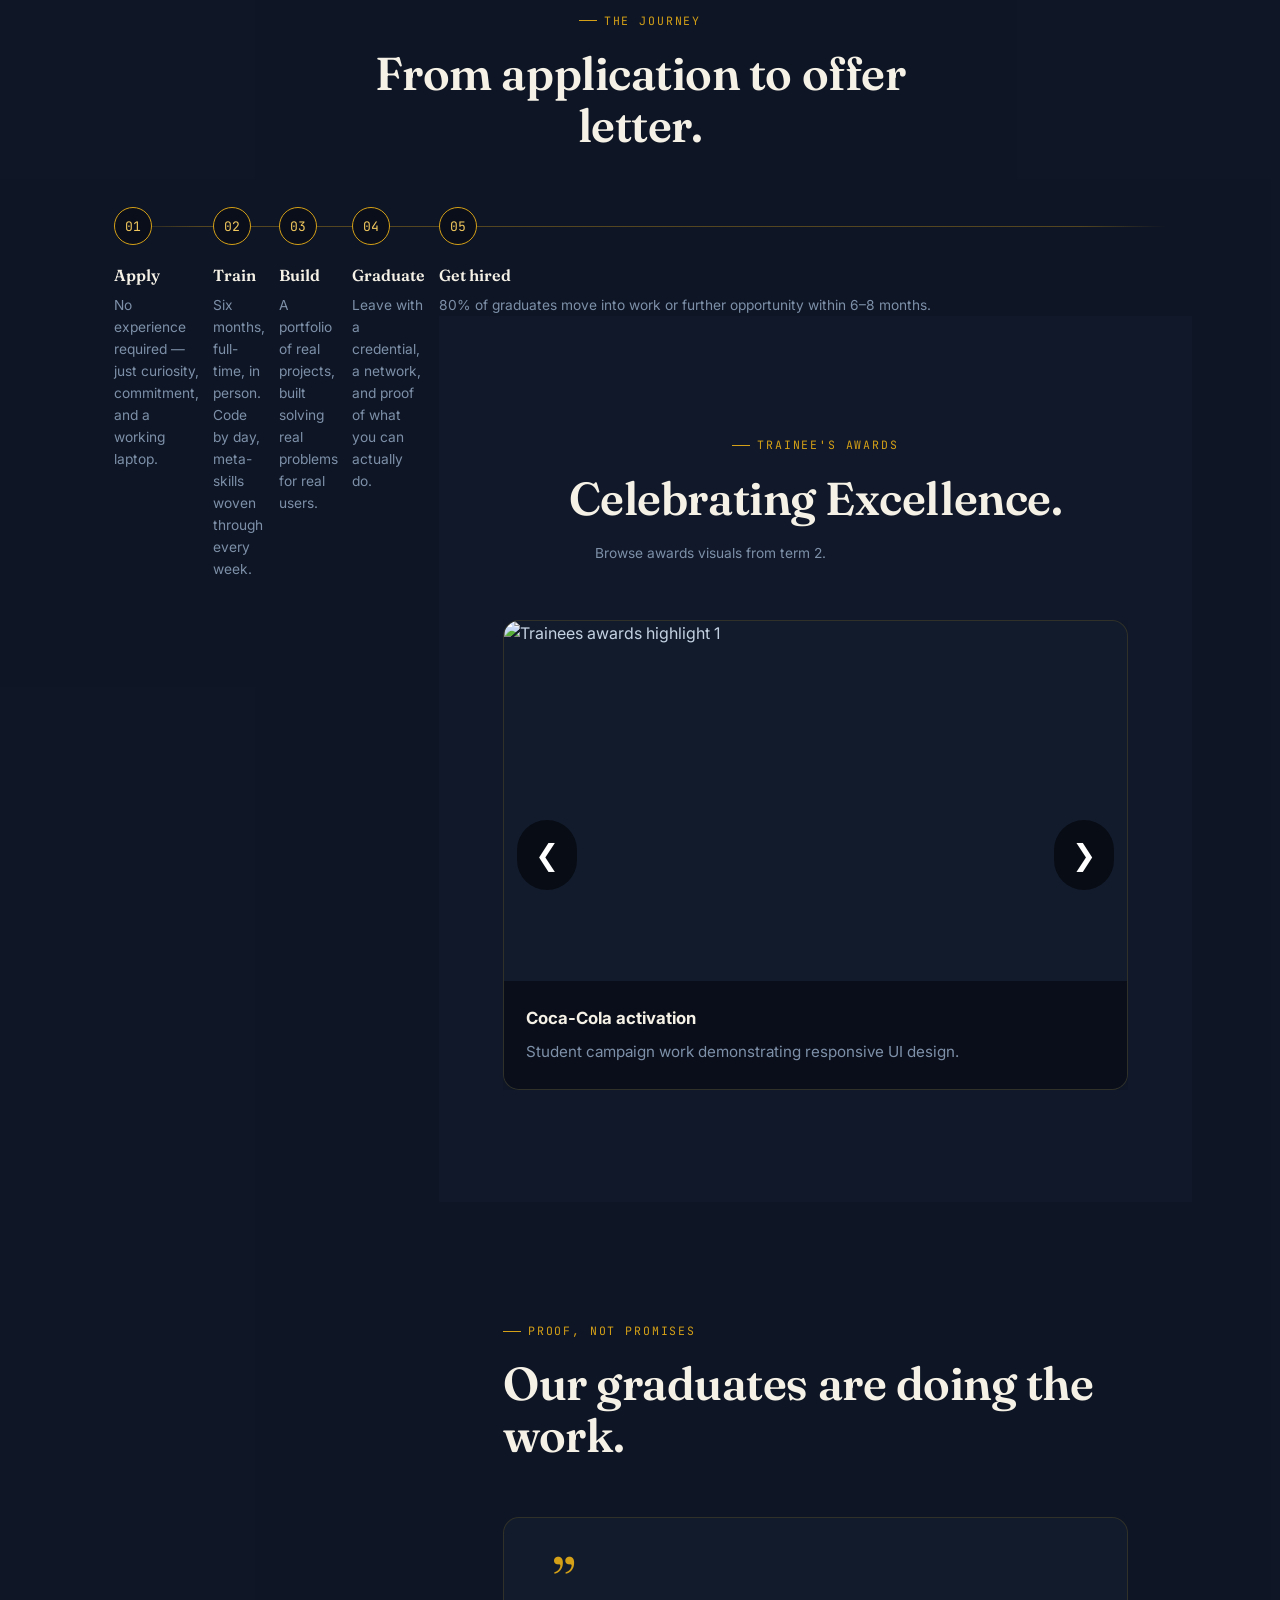
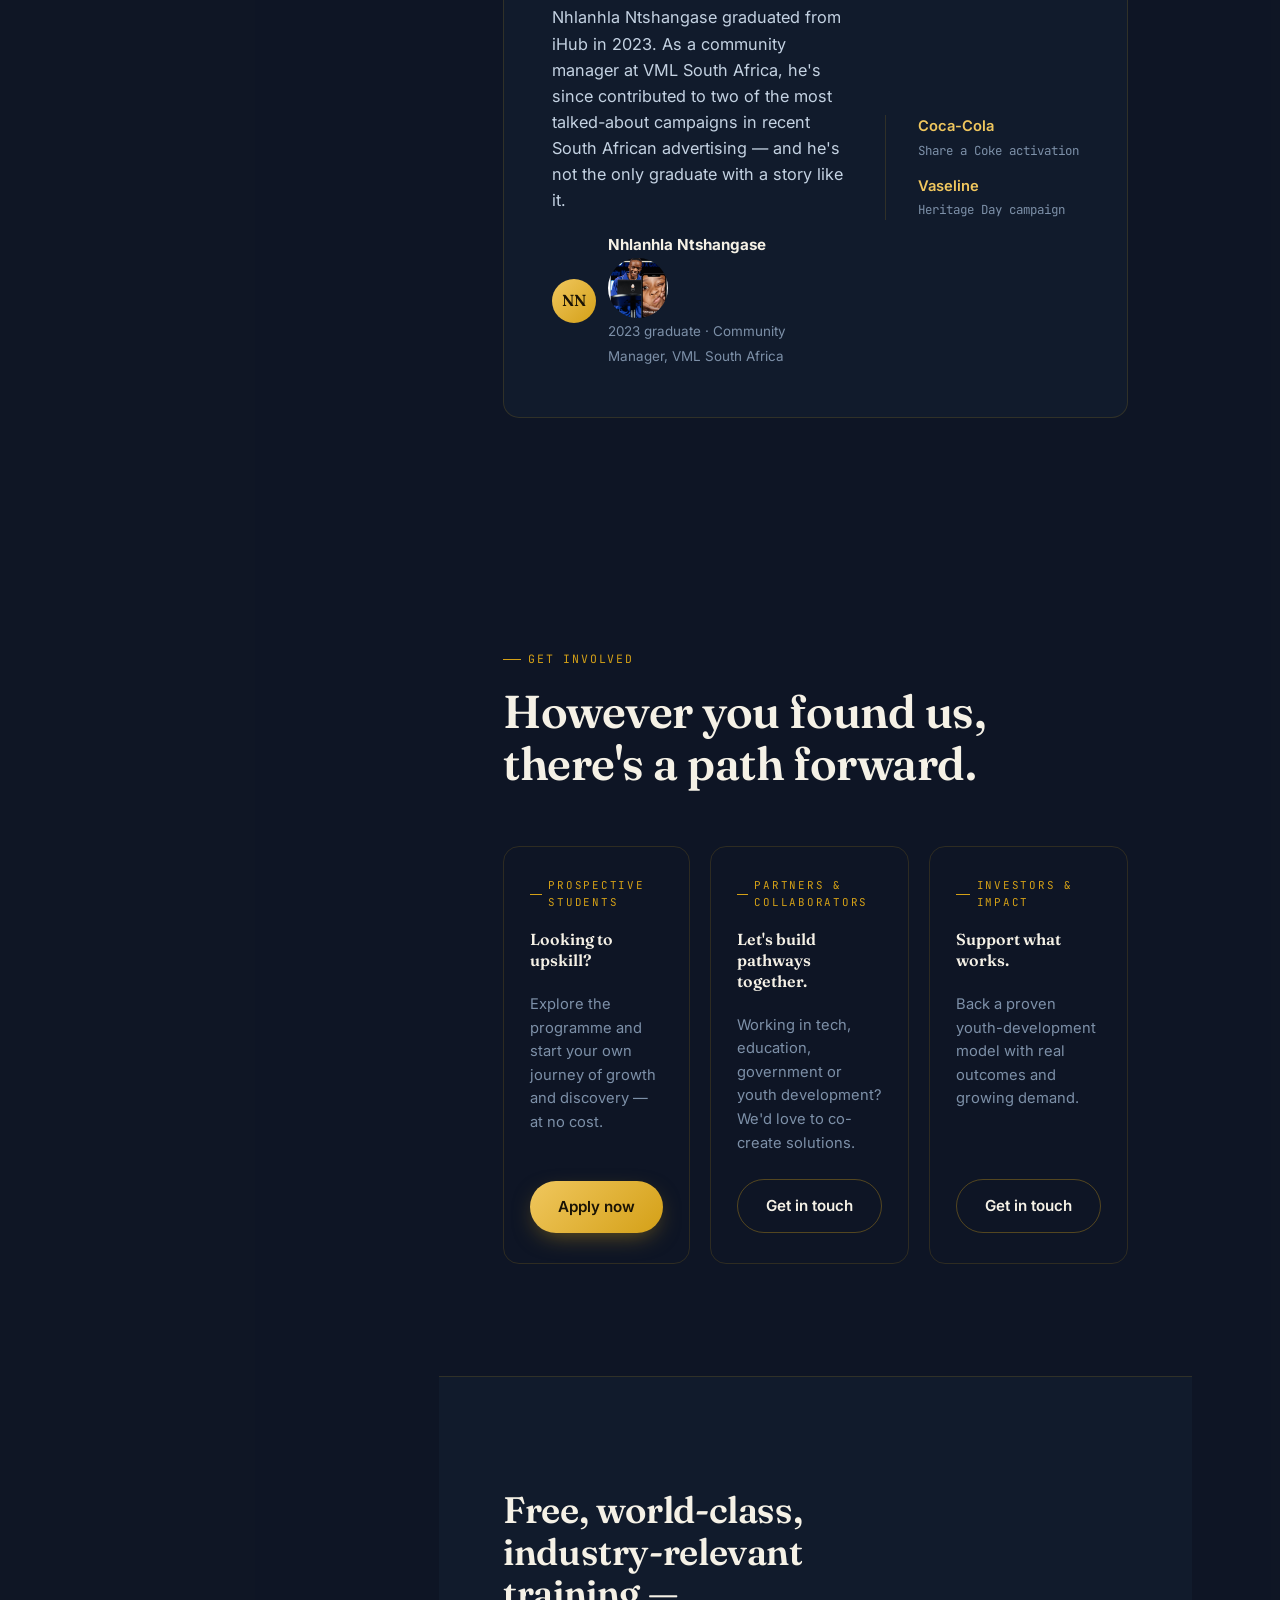
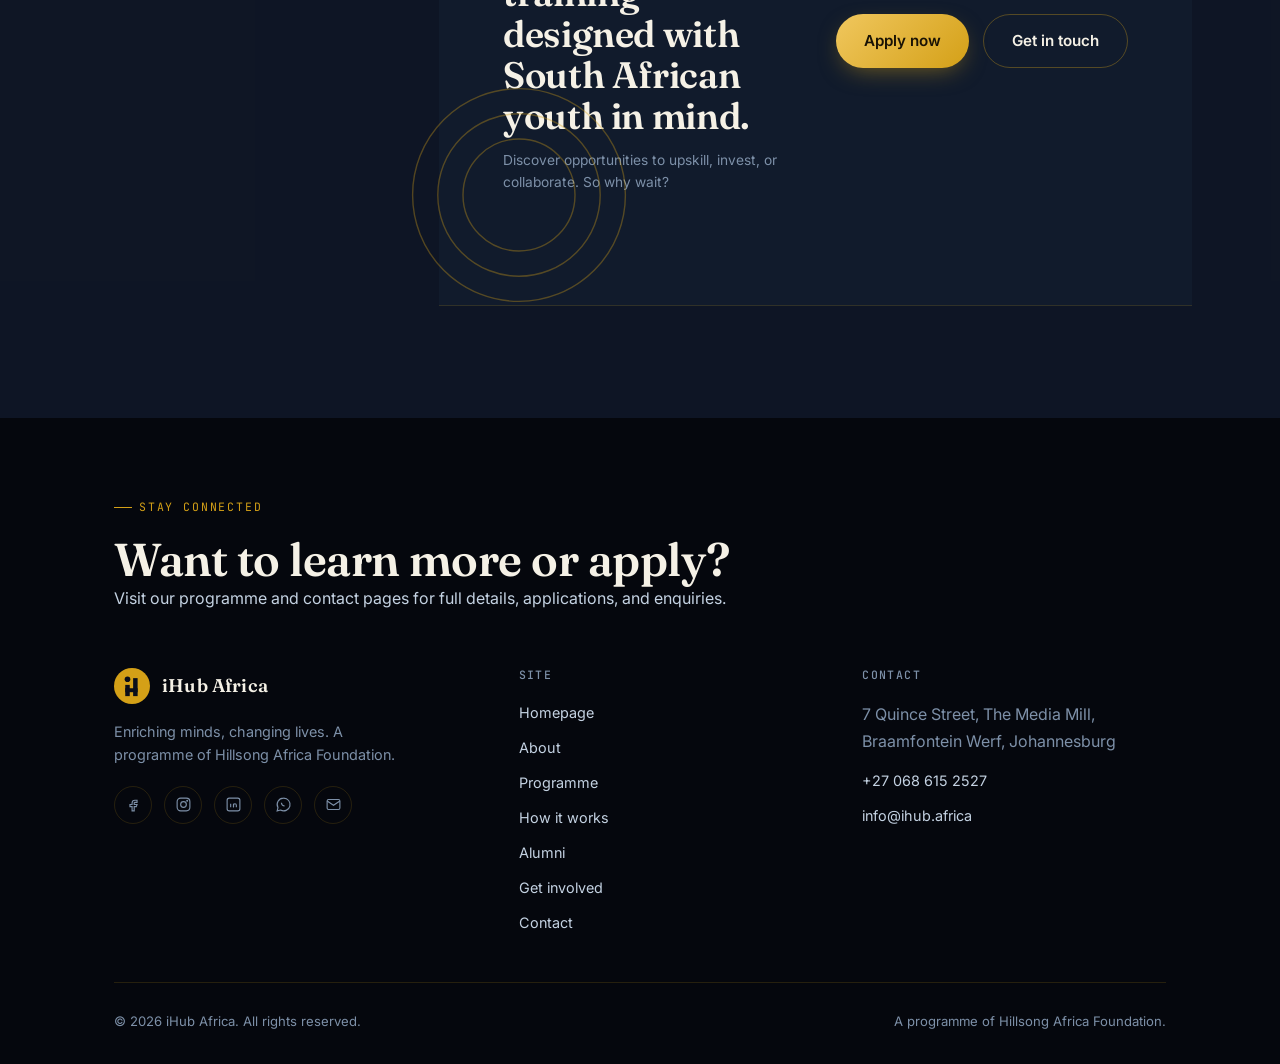
==== commit 6a2523b0: "code-collective-new-ui" ====
--- a/index.html
+++ b/index.html
@@ -3,12 +3,11 @@
 <head>
     <meta charset="UTF-8">
     <meta name="viewport" content="width=device-width, initial-scale=1.0">
-    <title>Ihub Africa</title>
-</head>
+    <title>Homepage | iHub Africa</title>
     <link rel="preconnect" href="https://fonts.googleapis.com">
-<link rel="preconnect" href="https://fonts.gstatic.com" crossorigin>
-<link href="https://fonts.googleapis.com/css2?family=Fraunces:opsz,wght@9..144,500;9..144,600;9..144,700&family=Inter:wght@400;500;600&family=JetBrains+Mono:wght@400;500&display=swap" rel="stylesheet">
-<link rel="stylesheet" href="style.css">
+    <link rel="preconnect" href="https://fonts.gstatic.com" crossorigin>
+    <link href="https://fonts.googleapis.com/css2?family=Fraunces:opsz,wght@9..144,500;9..144,600;9..144,700&family=Inter:wght@400;500;600&family=JetBrains+Mono:wght@400;500&display=swap" rel="stylesheet">
+    <link rel="stylesheet" href="style.css">
 </head>
 
 <body>
@@ -26,35 +25,27 @@
 </svg>
 <span class="brand-name">iHub Africa</span>
 </a>
+<input type="checkbox" id="navCheck" class="nav-check">
+
+<nav class="nav-links">
+  <a href="index.html#top">Homepage</a>
+  <a href="about.html">About</a>
+  <a href="programme.html">Programme</a>
+  <a href="#journey">How it works</a>
+  <a href="#alumni">Alumni</a>
+  <a href="#involved">Get involved</a>
+  <a href="contact.html">Contact</a>
+</nav>
+
+<div class="nav-cta">
+  <a href="contact.html" class="btn btn-outline">Get in touch</a>
+  <a href="contact.html" class="btn btn-primary">Apply now</a>
+  <label for="navCheck" class="nav-toggle" aria-label="Toggle menu">
+    <span></span><span></span><span></span>
+  </label>
+</div>
 </div>
 </header>
-
-<section class="hero">
-  <div class="container">
-    <h1>Do you believe in the power of code to change lives?What if the next Steve Jobs<br>was a South African youth?</h1>
-    <p>what if i told you that you it's possible? through a genie named iHub Africa.<br>ihub Africa is a free, full-time web development programme through the Zaio Institute of Technology — built for South African youth ready to code their way into a life-changing career.</p>
-  </div>
-</section>
-    
-
-<!-- CSS-only mobile menu toggle: checkbox + label, no JS required -->
-<input type="checkbox" id="navCheck" class="nav-check">
-
-<nav class="nav-links">
-<a href="#programme">Programme</a>
-<a href="#journey">How it works</a>
-<a href="#alumni">Alumni</a>
-<a href="#involved">Get involved</a>
-<a href="#contact">Contact</a>
-</nav>
-
-<div class="nav-cta">
-<a href="#contact" class="btn btn-outline">Get in touch</a>
-<a href="#apply" class="btn btn-primary">Apply now</a>
-<label for="navCheck" class="nav-toggle" aria-label="Toggle menu">
-<span></span><span></span><span></span>
-</label>
-</div>
 
 <main id="top">
 
@@ -73,7 +64,7 @@
 <div class="btn-row">
 <a href="#apply" class="btn btn-primary">Apply now</a>
 <a href="https://wa.me/27686152527" class="btn btn-outline">
-<svg viewBox="0 0 24 24" fill="currentColor" aria-hidden="true"><path d="M12 2a10 10 0 0 0-8.65 15L2 22l5.2-1.36A10 10 0 1 0 12 2zm5.84 14.3c-.25.7-1.44 1.36-1.98 1.43-.5.07-1.14.1-1.84-.12a14.7 14.7 0 0 1-5.16-3.28 9.6 9.6 0 0 1-2-3c-.3-.7-.06-1.5.42-2.02.2-.22.45-.34.7-.34l.5.01c.18 0 .38-.02.55.38.2.5.66 1.7.72 1.83.06.13.1.28.02.45-.08.16-.13.27-.27.42l-.4.45c-.13.13-.27."
+<svg viewBox="0 0 24 24" fill="currentColor" aria-hidden="true"><path d="M12 2a10 10 0 0 0-8.65 15L2 22l5.2-1.36A10 10 0 1 0 12 2zm5.84 14.3c-.25.7-1.44 1.36-1.98 1.43-.5.07-1.14.1-1.84-.12a14.7 14.7 0 0 1-5.16-3.28 9.6 9.6 0 0 1-2-3c-.3-.7-.06-1.5.42-2.02.2-.22.45-.34.7-.34l.5.01c.18 0 .38-.02.55.38.2.5.66 1.7.72 1.83.06.13.1.28.02.45-.08.16-.13.27-.27.42l-.4.45c-.13.13-.27."/>
 </svg>
 Chat on WhatsApp
 </a>
@@ -134,50 +125,6 @@
 
 <hr class="divider-line container">
 
-<!-- ============ PROGRAMME ============ -->
-<section id="programme">
-<div class="container">
-<div class="section-head">
-<span class="eyebrow">The programme</span>
-<h2>Full-stack training. Full-stack confidence.</h2>
-</div>
-
-<div class="programme">
-<div class="programme-card">
-<span class="tag">Currently enrolling</span>
-<h3>Web Development Stream</h3>
-<div class="spec-list">
-<div class="spec-row"><span>Format</span><span>Full-time, in person</span></div>
-<div class="spec-row"><span>Duration</span><span>6 months</span></div>
-<div class="spec-row"><span>Cost</span><span>Free</span></div>
-<div class="spec-row"><span>Location</span><span>Johannesburg</span></div>
-</div>
-</div>
-
-<div class="programme-detail">
-<p>An immersive,fast paced, six-month journey where students learn HTML, CSS and JavaScript, responsive design, modern front-end frameworks and API integration — while building real-world projects and a portfolio that shows their readiness for the digital workforce.</p>
-<p>This track is a gateway into the tech economy. Not just learning to code, but learning to solve problems, think critically, and ship things people actually use.</p>
-
-<div class="stack-tags">
-<span class="stack-tag">HTML</span>
-<span class="stack-tag">CSS</span>
-<span class="stack-tag">JavaScript</span>
-<span class="stack-tag">Responsive Design</span>
-<span class="stack-tag">Frameworks</span>
-<span class="stack-tag">API Integration</span>
-</div>
-
-<div class="ideal-for">
-<strong>Ideal for</strong>
-Aspiring front-end developers, junior software engineers, UX engineers and freelance web builders — problem-solvers who enjoy building, tinkering, and want to create digital tools from scratch.
-</div>
-
-<p class="footnote">iHub Africa previously also ran a 10-month Digital Marketing stream. It's no longer accepting new students, so this site focuses on the Web Development programme currently open for applications.</p>
-</div>
-</div>
-</div>
-</section>
-
 <!-- ============ JOURNEY / TIMELINE ============ -->
 <section id="journey" style="background:var(--panel-soft);">
 <div class="container">
@@ -211,9 +158,49 @@
 <div class="t-num">05</div>
 <h3>Get hired</h3>
 <p>80% of graduates move into work or further opportunity within 6–8 months.</p>
-</div>
-</div>
-</div>
+<section class="carousel-section">
+  <div class="container">
+    <div class="section-head center">
+      <span class="eyebrow">Trainee's Awards</span>
+      <h2>Celebrating Excellence.</h2>
+      <p class="lede" style="margin-top:18px;">Browse awards visuals from term 2.</p>
+    </div>
+
+    <div class="carousel" tabindex="0" aria-roledescription="carousel" aria-label="Alumni showcase carousel">
+      <button class="prev" aria-label="Previous slide">&#10094;</button>
+      <button class="next" aria-label="Next slide">&#10095;</button>
+
+      <div class="slide active">
+        <div class="slide-card">
+          <img src="./assets/01.png" alt="Trainees awards highlight 1">
+          <div class="slide-caption">
+            <strong>Coca-Cola activation</strong>
+            <span>Student campaign work demonstrating responsive UI design.</span>
+          </div>
+        </div>
+      </div>
+
+      <div class="slide">
+        <div class="slide-card">
+          <img src="./assets/04.png" alt="Trainees awards highlight 2">
+          <div class="slide-caption">
+            <strong>Overall top achiever award by Kazadi</strong>
+            <span>Personal Responsibility award Blessing and Tefo.</span>
+          </div>
+        </div>
+      </div>
+
+      <div class="slide">
+        <div class="slide-card">
+          <img src="./assets/06 (1).png" alt="Trainees awards highlight 3">
+          <div class="slide-caption">
+            <strong>Meta skills and curiosity award to Emily and Genius</strong>
+            <span>Award for demonstrating exceptional problem-solving and creative thinking.</span>
+          </div>
+        </div>
+      </div>
+    </div>
+  </div>
 </section>
 
 <!-- ============ ALUMNI ============ -->
@@ -232,6 +219,7 @@
 <div class="alumni-avatar">NN</div>
 <div>
 <strong>Nhlanhla Ntshangase</strong>
+<img src="./assets/300673_6c38f9845d8d8533bb6d7e2dacb4a291-6_18_2026, 3_14_48 AM.png">
 <span>2023 graduate · Community Manager, VML South Africa</span>
 </div>
 </div>
@@ -256,19 +244,19 @@
 <span class="eyebrow">Prospective students</span>
 <h3>Looking to upskill?</h3>
 <p>Explore the programme and start your own journey of growth and discovery — at no cost.</p>
-<a href="#apply" class="btn btn-primary">Apply now</a>
+<a href="#apply" class="btn btn-primary" data-modal-open="ctaModal">Apply now</a>
 </div>
 <div class="path-card">
 <span class="eyebrow">Partners &amp; collaborators</span>
 <h3>Let's build pathways together.</h3>
 <p>Working in tech, education, government or youth development? We'd love to co-create solutions.</p>
-<a href="#contact" class="btn btn-outline">Get in touch</a>
+<a href="contact.html" class="btn btn-outline">Get in touch</a>
 </div>
 <div class="path-card">
 <span class="eyebrow">Investors &amp; impact</span>
 <h3>Support what works.</h3>
 <p>Back a proven youth-development model with real outcomes and growing demand.</p>
-<a href="#contact" class="btn btn-outline">Get in touch</a>
+<a href="contact.html" class="btn btn-outline">Get in touch</a>
 </div>
 </div>
 </div>
@@ -286,8 +274,8 @@
 <p>Discover opportunities to upskill, invest, or collaborate. So why wait?</p>
 </div>
 <div class="btn-row">
-<a href="#contact" class="btn btn-primary">Apply now</a>
-<a href="#contact" class="btn btn-outline">Get in touch</a>
+<a href="contact.html" class="btn btn-primary">Apply now</a>
+<a href="contact.html" class="btn btn-outline">Get in touch</a>
 </div>
 </div>
 </section>
@@ -295,11 +283,17 @@
 </main>
 
 <!-- ============ FOOTER ============ -->
-<footer class="site-footer" id="contact">
-<div class="container">
+<footer class="site-footer">
+<div class="container">
+<div class="section-head">
+<span class="eyebrow">Stay connected</span>
+<h2>Want to learn more or apply?</h2>
+<p>Visit our programme and contact pages for full details, applications, and enquiries.</p>
+</div>
+
 <div class="footer-top">
 <div class="footer-brand">
-<a href="#top" class="brand">
+<a href="index.html#top" class="brand">
 <svg class="brand-mark" viewBox="0 0 64 64" aria-hidden="true">
 <circle cx="32" cy="32" r="32" fill="var(--gold)"/>
 <circle cx="24" cy="20" r="5" fill="var(--bg)"/>
@@ -322,10 +316,13 @@
 <div class="footer-col">
 <h3>Site</h3>
 <ul>
-    <li><a href="#programme">Programme</a></li>
-<li><a href="#journey">How it works</a></li>
-<li><a href="#alumni">Alumni</a></li>
-<li><a href="#involved">Get involved</a></li>
+<li><a href="index.html#top">Homepage</a></li>
+<li><a href="about.html">About</a></li>
+<li><a href="programme.html">Programme</a></li>
+<li><a href="index.html#journey">How it works</a></li>
+<li><a href="index.html#alumni">Alumni</a></li>
+<li><a href="index.html#involved">Get involved</a></li>
+<li><a href="contact.html">Contact</a></li>
 </ul>
 </div>
 
@@ -348,6 +345,53 @@
 </div>
 </div>
 </footer>
-    
+
+<!-- ============ MODALS ============ -->
+
+<!-- Info Modal -->
+<div id="infoModal" class="modal" role="dialog" aria-labelledby="infoModalTitle">
+<div class="modal-content">
+<div class="modal-header">
+<h2 id="infoModalTitle">More Information</h2>
+<button type="button" class="modal-close" data-modal-close="infoModal" aria-label="Close modal">×</button>
+</div>
+<div class="modal-body">
+<p>iHub Africa is a six-month, full-time web development programme designed for South African youth ready to transform their careers.</p>
+<p>Our curriculum combines technical training with meta-skills development, ensuring graduates are confident both in the code and in the boardroom.</p>
+<p>Applications are open now. No experience required — just curiosity and commitment.</p>
+</div>
+<div class="modal-footer">
+<button type="button" class="btn btn-outline" data-modal-close="infoModal">Close</button>
+<a href="#apply" class="btn btn-primary">Apply now</a>
+</div>
+</div>
+</div>
+
+<!-- CTA Modal -->
+<div id="ctaModal" class="modal" role="dialog" aria-labelledby="ctaModalTitle">
+<div class="modal-content">
+<div class="modal-header">
+<h2 id="ctaModalTitle">Ready to Code Your Future?</h2>
+<button type="button" class="modal-close" data-modal-close="ctaModal" aria-label="Close modal">×</button>
+</div>
+<div class="modal-body">
+<p>Join a cohort of driven South African youth building the skills and confidence to thrive in tech.</p>
+<p><strong>What you'll gain:</strong></p>
+<ul style="margin: 12px 0 12px 20px; color: var(--text);">
+<li>Full-stack web development skills</li>
+<li>Real-world project experience</li>
+<li>Professional meta-skills training</li>
+<li>Job-ready portfolio</li>
+</ul>
+<p>Applications close soon. Start your journey today.</p>
+</div>
+<div class="modal-footer">
+<button type="button" class="btn btn-outline" data-modal-close="ctaModal">Learn more</button>
+<a href="contact.html" class="btn btn-primary">Apply</a>
+</div>
+</div>
+</div>
+
+    <script src="scripts.js"></script>
 </body>
 </html>
--- a/style.css
+++ b/style.css
@@ -394,6 +394,136 @@
   .skills-grid { grid-template-columns: 1fr; }
 }
 
+/* --- about section --- */
+.about-grid {
+  display: grid;
+  grid-template-columns: 1.35fr 0.65fr;
+  gap: 32px;
+  align-items: start;
+}
+.about-copy p {
+  margin-bottom: 24px;
+  color: var(--text);
+  max-width: 70ch;
+}
+.about-cards {
+  display: grid;
+  grid-template-columns: repeat(2, minmax(0, 1fr));
+  gap: 18px;
+}
+.about-card {
+  background: var(--panel);
+  border: 1px solid var(--line);
+  border-radius: var(--radius);
+  padding: 24px;
+}
+.about-card h3 {
+  margin-bottom: 12px;
+  font-size: 1.05rem;
+}
+.about-card p {
+  color: var(--text-dim);
+  line-height: 1.75;
+}
+.about-details {
+  background: rgba(255,255,255,0.03);
+  border: 1px solid var(--line);
+  border-radius: var(--radius);
+  padding: 28px 24px;
+}
+.about-details h3 {
+  margin-bottom: 18px;
+  font-size: 1.1rem;
+}
+.about-list {
+  display: grid;
+  gap: 16px;
+}
+.about-list li {
+  font-size: 0.95rem;
+  line-height: 1.75;
+  color: var(--text-dim);
+}
+.about-list strong {
+  color: var(--cream);
+}
+
+@media (max-width: 900px) {
+  .about-grid { grid-template-columns: 1fr; }
+  .about-cards { grid-template-columns: 1fr; }
+}
+
+.about-page {
+  background: var(--bg);
+  color: var(--cream);
+}
+
+.about-page .hero {
+  padding-top: clamp(140px, 16vw, 180px);
+  padding-bottom: clamp(40px, 6vw, 64px);
+}
+
+.about-page-grid {
+  display: grid;
+  grid-template-columns: 1.4fr 0.9fr;
+  gap: 32px;
+  align-items: start;
+  margin-bottom: 48px;
+}
+
+.about-page-copy p {
+  color: var(--text);
+  margin-bottom: 18px;
+}
+
+.about-page-aside {
+  display: grid;
+  gap: 20px;
+}
+
+.about-card {
+  background: var(--panel);
+  border: 1px solid var(--line);
+  border-radius: var(--radius);
+  padding: 28px;
+}
+
+.about-card h2 {
+  margin-bottom: 14px;
+}
+
+.about-list {
+  display: grid;
+  gap: 14px;
+}
+
+.about-list li {
+  line-height: 1.8;
+  color: var(--text-dim);
+}
+
+.about-cta-section {
+  display: flex;
+  justify-content: center;
+}
+
+.about-cta-card {
+  background: rgba(255,255,255,0.04);
+  border: 1px solid var(--line);
+  border-radius: var(--radius);
+  padding: 32px;
+  max-width: 620px;
+  text-align: center;
+}
+
+.about-cta-card h3 {
+  margin-bottom: 14px;
+}
+
+@media (max-width: 900px) {
+  .about-page-grid { grid-template-columns: 1fr; }
+}
+
 /* --- programme section --- */
 .programme {
   display: grid;
@@ -503,6 +633,13 @@
 }
 .alumni-card p { font-size: 1.02rem; color: var(--text); max-width: 60ch; }
 .alumni-byline { margin-top: 20px; display: flex; align-items: center; gap: 12px; }
+.alumni-byline img {
+  width: 60px;
+  height: 60px;
+  object-fit: cover;
+  border-radius: 50%;
+  flex: none;
+}
 .alumni-avatar {
   width: 44px; height: 44px;
   border-radius: 50%;
@@ -618,21 +755,144 @@
   color: var(--text-dim);
 }
 
+   
 /* ==========================================================================
-   Scroll reveal
+   Scroll Reveal Animation
    ========================================================================== */
-/* ==========================================================================
-   Scroll reveal — hooks kept in markup for a future JS pass.
-   Without JS, .reveal elements are simply visible.
-   ========================================================================== */
+
 .reveal {
-  opacity: 1;
-  transform: none;
-}
+  opacity: 0;
+  transform: translateY(50px);
+  transition:
+    opacity 0.8s ease,
+    transform 0.8s ease;
+}
+
 .reveal.is-visible {
   opacity: 1;
-  transform: none;
-}
+  transform: translateY(0);
+}
+
+/* ==========================================================================
+   Carousel
+   ========================================================================== */
+
+.carousel-section {
+  background: rgba(22, 34, 54, 0.25);
+  padding: var(--section-pad) 0;
+}
+
+.carousel {
+  position: relative;
+  max-width: 940px;
+  margin: 0 auto;
+  overflow: hidden;
+}
+
+.carousel:focus {
+  outline: 3px solid rgba(212, 160, 23, 0.55);
+  outline-offset: 6px;
+}
+
+.slide {
+  display: none;
+  width: 100%;
+}
+
+.slide.active {
+  display: block;
+}
+
+.slide-card {
+  border-radius: var(--radius);
+  overflow: hidden;
+  border: 1px solid var(--line);
+  background: var(--panel);
+  box-shadow: 0 16px 40px -24px rgba(0, 0, 0, 0.8);
+}
+
+.slide-card img {
+  width: 100%;
+  height: 360px;
+  object-fit: cover;
+  display: block;
+}
+
+.slide-caption {
+  padding: 24px 22px;
+  background: var(--bg);
+  color: var(--cream);
+  display: grid;
+  gap: 8px;
+}
+
+.slide-caption strong {
+  font-size: 1.05rem;
+}
+
+.slide-caption span {
+  font-size: 0.95rem;
+  color: var(--text-dim);
+  line-height: 1.6;
+}
+
+.carousel button {
+  position: absolute;
+  top: 50%;
+  transform: translateY(-50%);
+  border: none;
+  background: rgba(0, 0, 0, 0.55);
+  color: white;
+  font-size: 1.8rem;
+  padding: 12px 18px;
+  cursor: pointer;
+  border-radius: 999px;
+  z-index: 2;
+  transition: transform 0.2s ease, background 0.2s ease;
+}
+
+.carousel button:hover,
+.carousel button:focus {
+  background: rgba(212, 160, 23, 0.9);
+  transform: translateY(-50%) scale(1.05);
+}
+
+.prev {
+  left: 14px;
+}
+
+.next {
+  right: 14px;
+}
+
+@media (max-width: 760px) {
+  .slide-card img {
+    height: 260px;
+  }
+
+  .slide-caption {
+    padding: 18px 16px;
+  }
+
+  .carousel button {
+    font-size: 1.4rem;
+    padding: 10px 14px;
+  }
+}
+
+@media (max-width: 760px) {
+  .carousel button {
+    font-size: 1.4rem;
+    padding: 10px 14px;
+  }
+  .slide-caption {
+    left: 12px;
+    right: 12px;
+    bottom: 12px;
+    padding: 14px 16px;
+  }
+}
+
 
 /* ==========================================================================
    Decorative gold thread (brand motif)
@@ -653,3 +913,173 @@
   .hero-grid { grid-template-columns: 1fr; }
   .hero-stats { gap: 28px; }
 }
+
+/* ==========================================================================
+   Form Validation & Styling
+   ========================================================================== */
+
+.contact-form {
+  max-width: 600px;
+  margin-top: 36px;
+  display: flex;
+  flex-direction: column;
+  gap: 20px;
+}
+
+.form-group {
+  display: flex;
+  flex-direction: column;
+  gap: 8px;
+}
+
+.form-group label {
+  font-size: 0.95rem;
+  color: var(--cream);
+  font-weight: 500;
+}
+
+.form-group input,
+.form-group textarea {
+  padding: 12px 16px;
+  border: 1px solid var(--line);
+  background: rgba(22, 34, 54, 0.5);
+  color: var(--cream);
+  font-family: var(--font-body);
+  border-radius: var(--radius-sm);
+  font-size: 0.95rem;
+  transition: border-color 0.2s ease, background 0.2s ease;
+}
+
+.form-group input:focus,
+.form-group textarea:focus {
+  outline: none;
+  border-color: var(--gold);
+  background: rgba(22, 34, 54, 0.8);
+}
+
+.form-group input.field-error,
+.form-group textarea.field-error {
+  border-color: #e0625c;
+  background: rgba(224, 98, 92, 0.08);
+}
+
+.form-group input.field-error:focus,
+.form-group textarea.field-error:focus {
+  border-color: #e0625c;
+}
+
+.form-group textarea {
+  min-height: 120px;
+  resize: vertical;
+}
+
+.form-submit {
+  align-self: flex-start;
+  margin-top: 12px;
+}
+
+.form-success-message {
+  display: none;
+  padding: 16px;
+  background: rgba(109, 191, 126, 0.15);
+  border: 1px solid #6dbf7e;
+  border-radius: var(--radius-sm);
+  color: #9fd6a0;
+  font-size: 0.95rem;
+  margin-top: 12px;
+}
+
+.form-success-message.show {
+  display: block;
+}
+
+/* ==========================================================================
+   Modal/Popup Styling
+   ========================================================================== */
+
+.modal {
+  display: none;
+  position: fixed;
+  top: 0;
+  left: 0;
+  width: 100%;
+  height: 100%;
+  background: rgba(0, 0, 0, 0.6);
+  z-index: 1000;
+  align-items: center;
+  justify-content: center;
+  opacity: 0;
+  transition: opacity 0.3s ease;
+}
+
+.modal.is-open {
+  display: flex;
+  opacity: 1;
+}
+
+.modal-content {
+  background: var(--panel);
+  border: 1px solid var(--line);
+  border-radius: var(--radius);
+  padding: 48px;
+  max-width: 500px;
+  width: 90%;
+  max-height: 80vh;
+  overflow-y: auto;
+  animation: slideUp 0.3s ease;
+  box-shadow: 0 20px 60px -20px rgba(0, 0, 0, 0.8);
+}
+
+@keyframes slideUp {
+  from {
+    transform: translateY(40px);
+    opacity: 0;
+  }
+  to {
+    transform: translateY(0);
+    opacity: 1;
+  }
+}
+
+.modal-header {
+  display: flex;
+  justify-content: space-between;
+  align-items: center;
+  margin-bottom: 24px;
+}
+
+.modal-header h2 {
+  margin: 0;
+  font-size: 1.6rem;
+}
+
+.modal-close {
+  background: none;
+  border: none;
+  color: var(--text);
+  font-size: 1.5rem;
+  cursor: pointer;
+  padding: 4px 8px;
+  transition: color 0.2s ease;
+}
+
+.modal-close:hover {
+  color: var(--gold);
+}
+
+.modal-body {
+  color: var(--text);
+  line-height: 1.6;
+}
+
+.modal-body p {
+  margin-bottom: 16px;
+}
+
+.modal-footer {
+  display: flex;
+  gap: 12px;
+  margin-top: 28px;
+  justify-content: flex-end;
+}
+
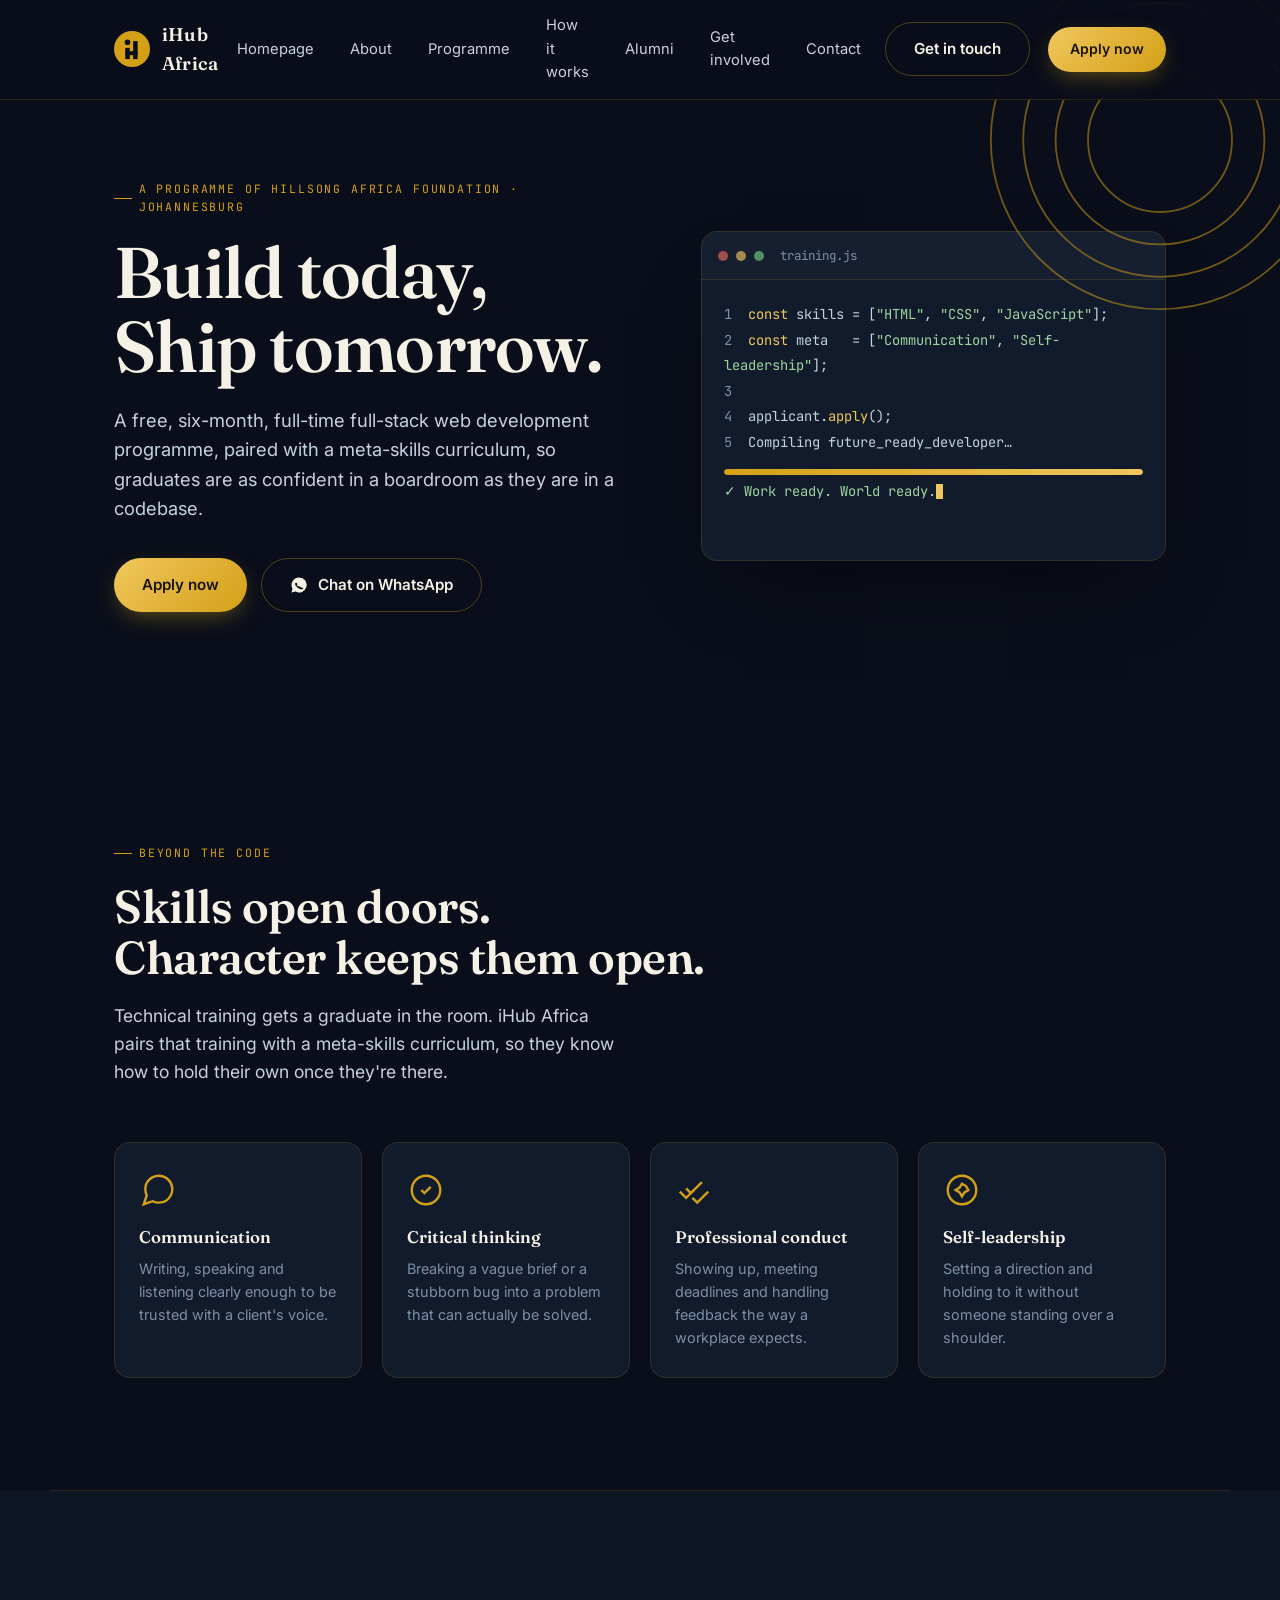
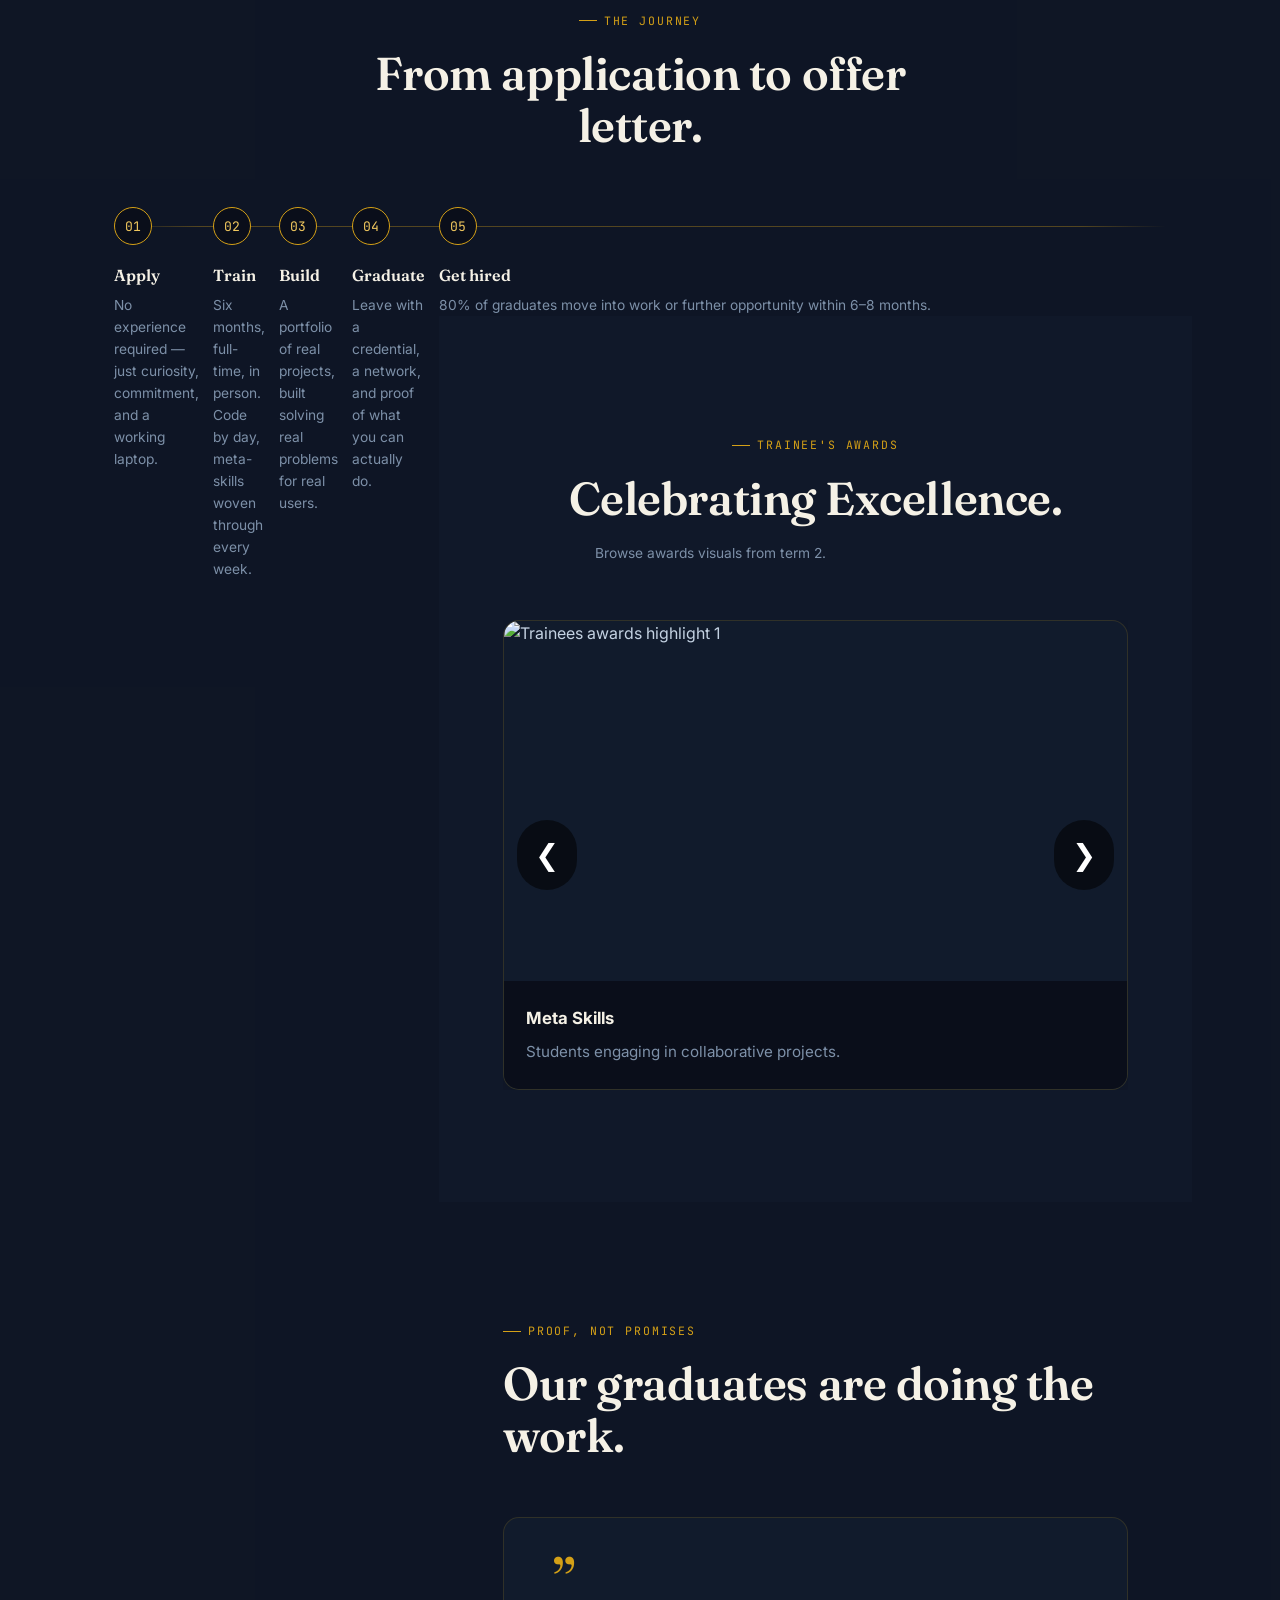
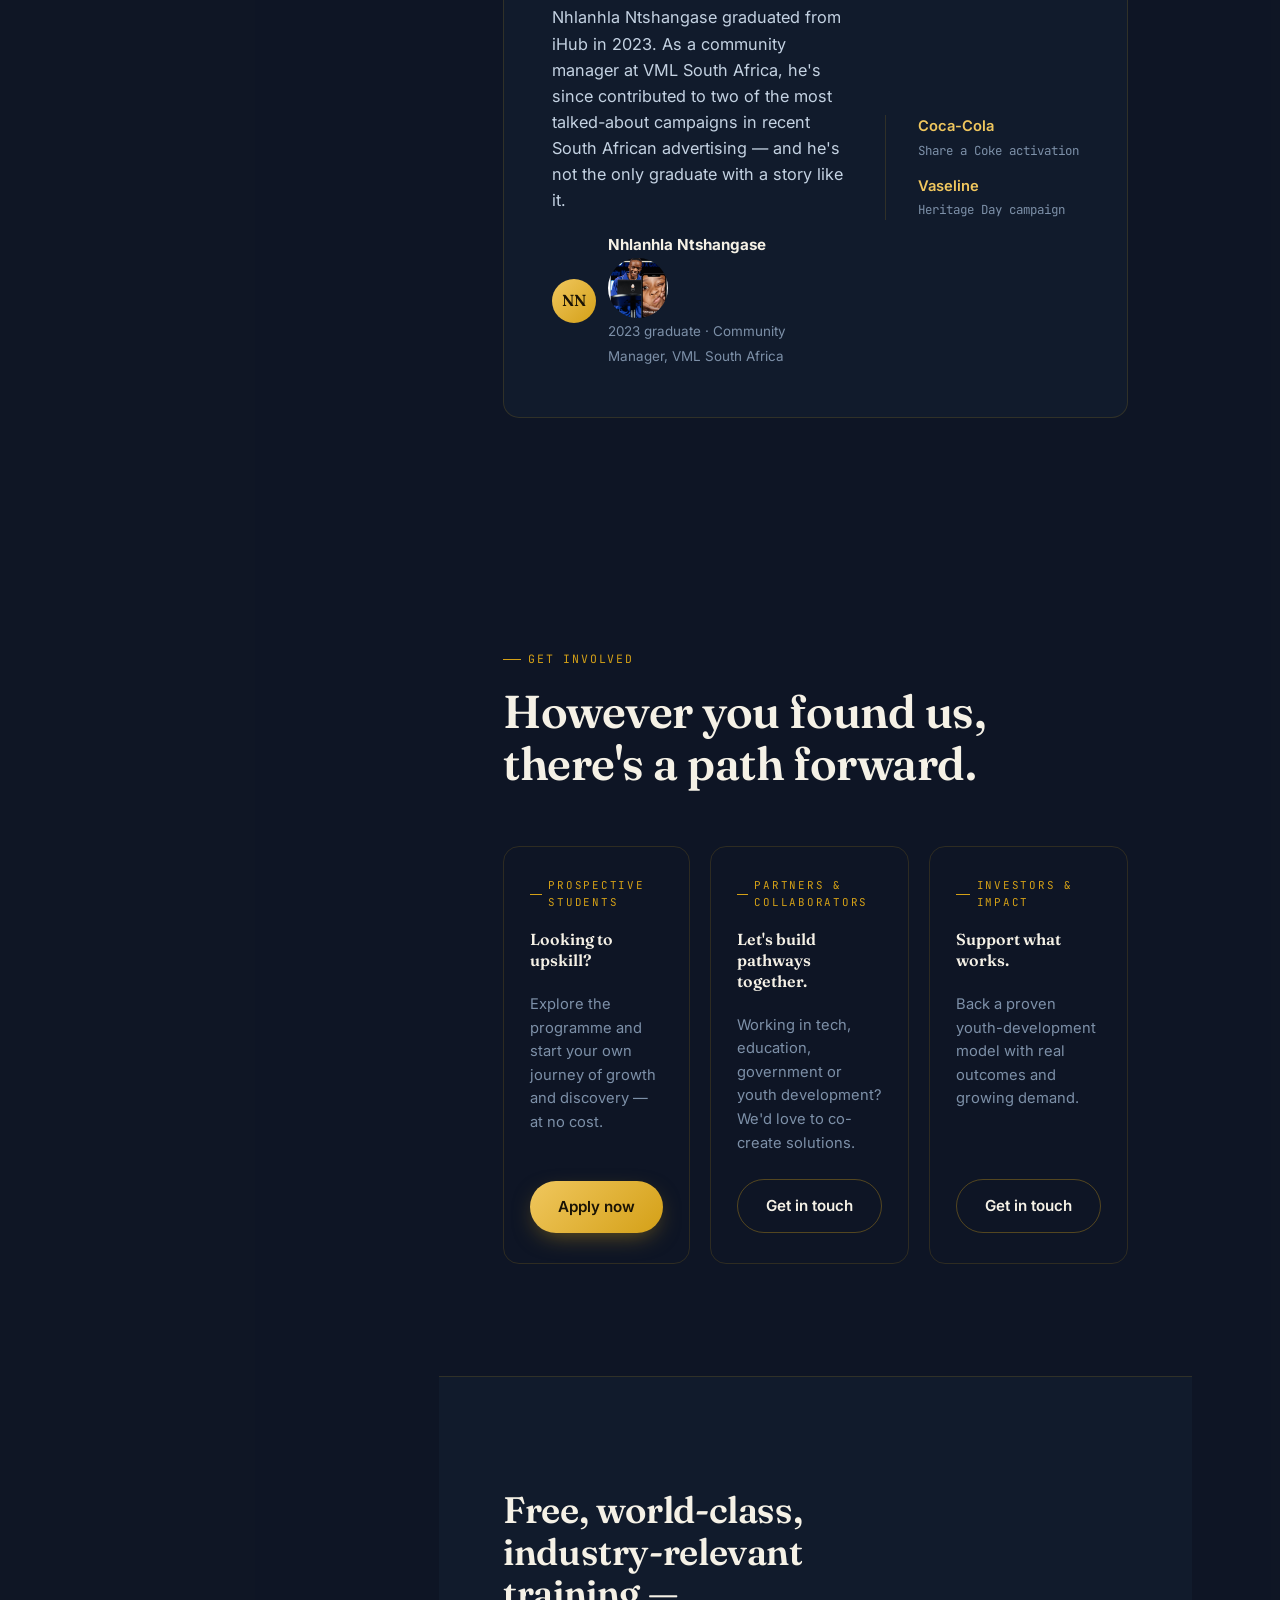
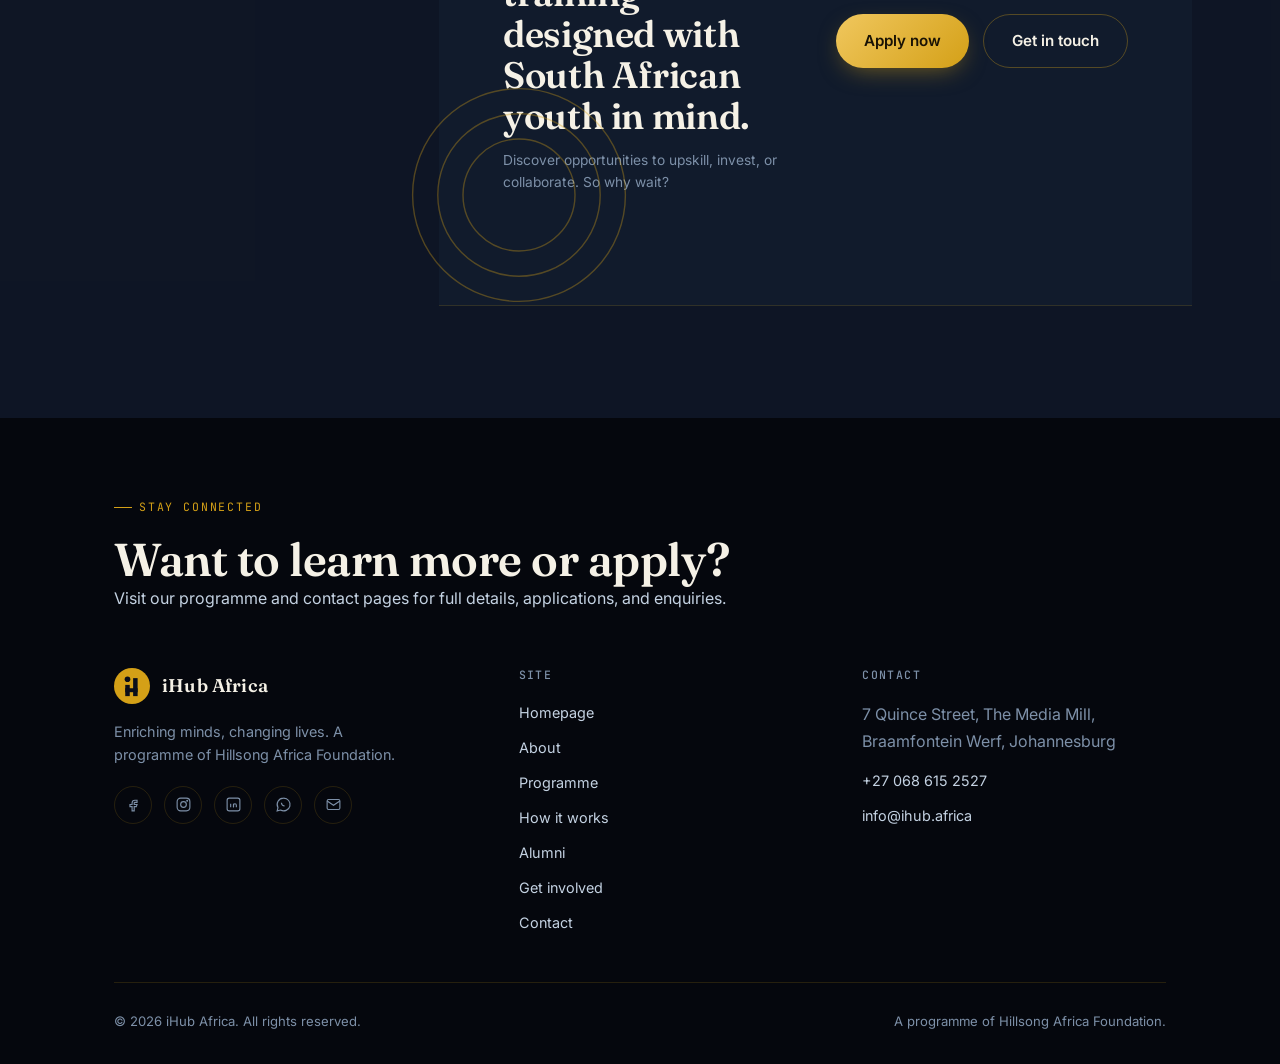
==== commit e1ab2750: "new javascript added" ====
--- a/index.html
+++ b/index.html
@@ -174,8 +174,8 @@
         <div class="slide-card">
           <img src="./assets/01.png" alt="Trainees awards highlight 1">
           <div class="slide-caption">
-            <strong>Coca-Cola activation</strong>
-            <span>Student campaign work demonstrating responsive UI design.</span>
+            <strong>Meta Skills</strong>
+            <span>Students engaging in collaborative projects.</span>
           </div>
         </div>
       </div>
